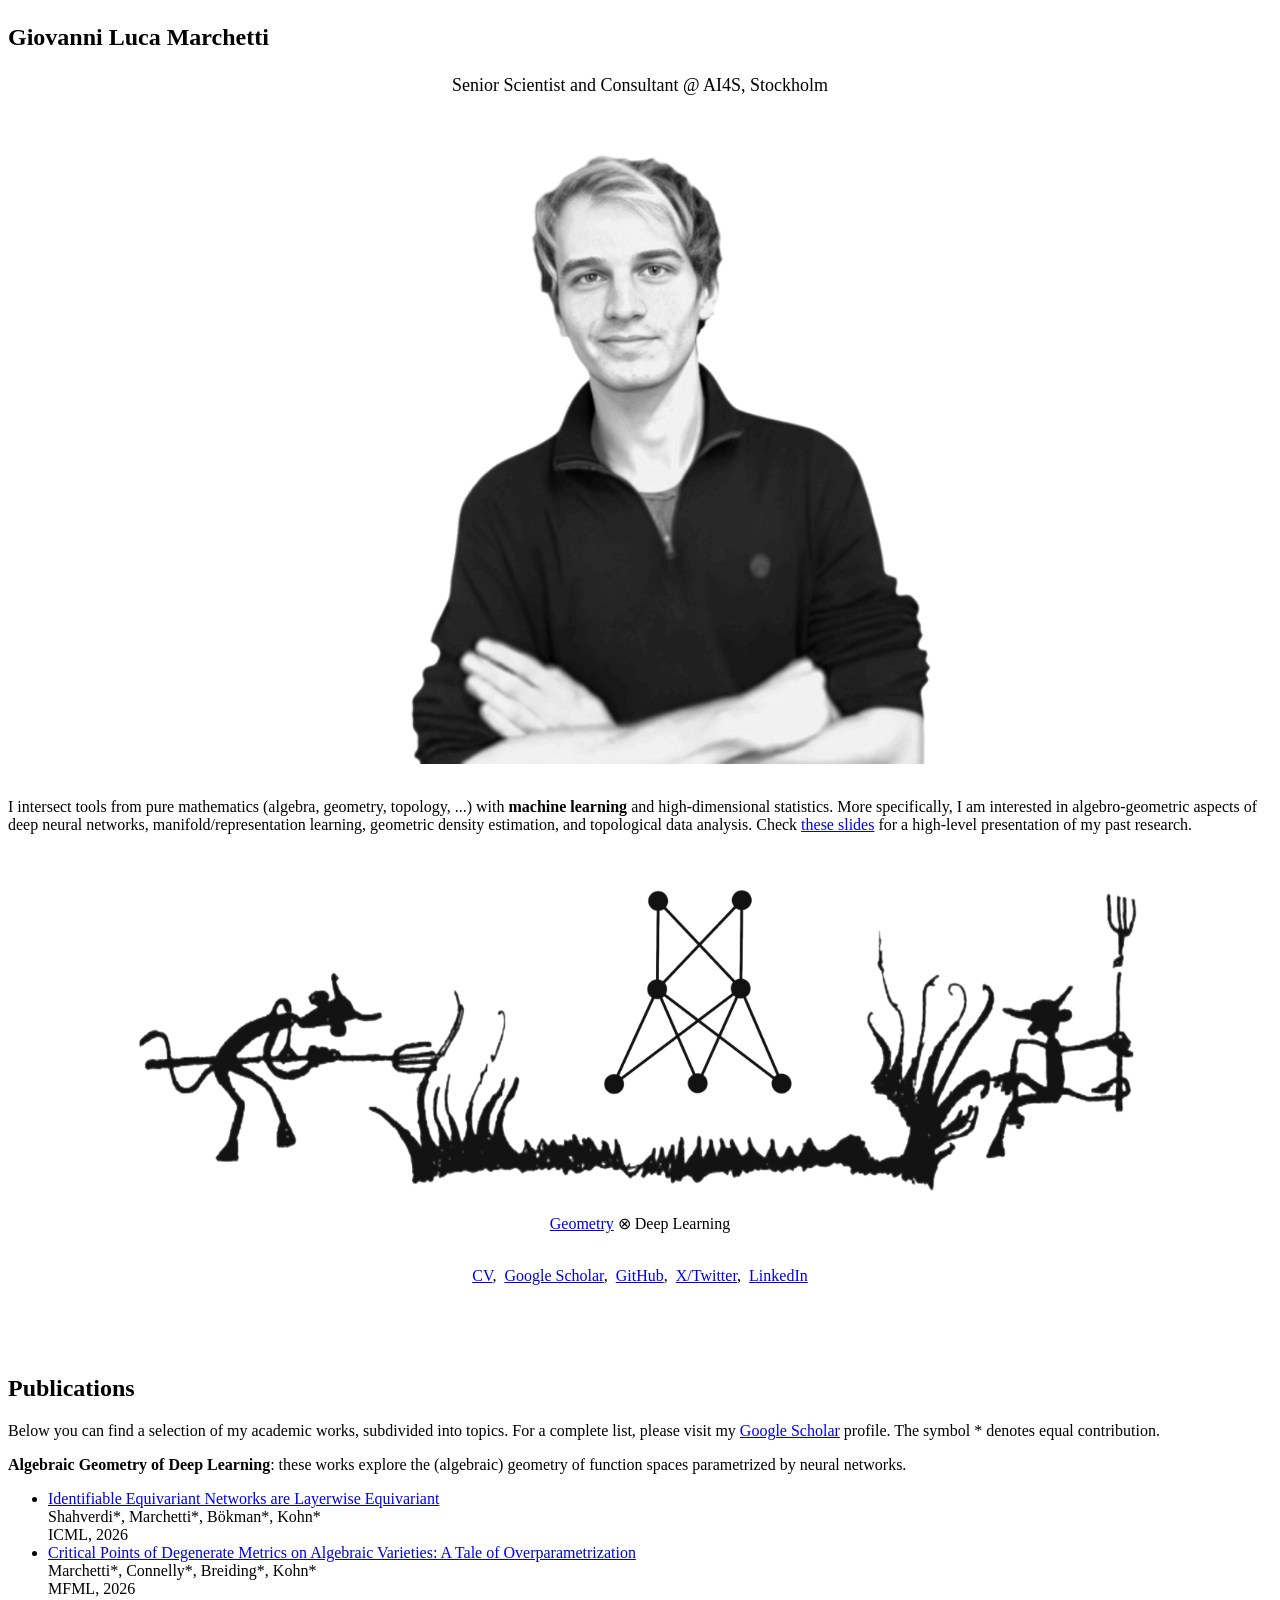
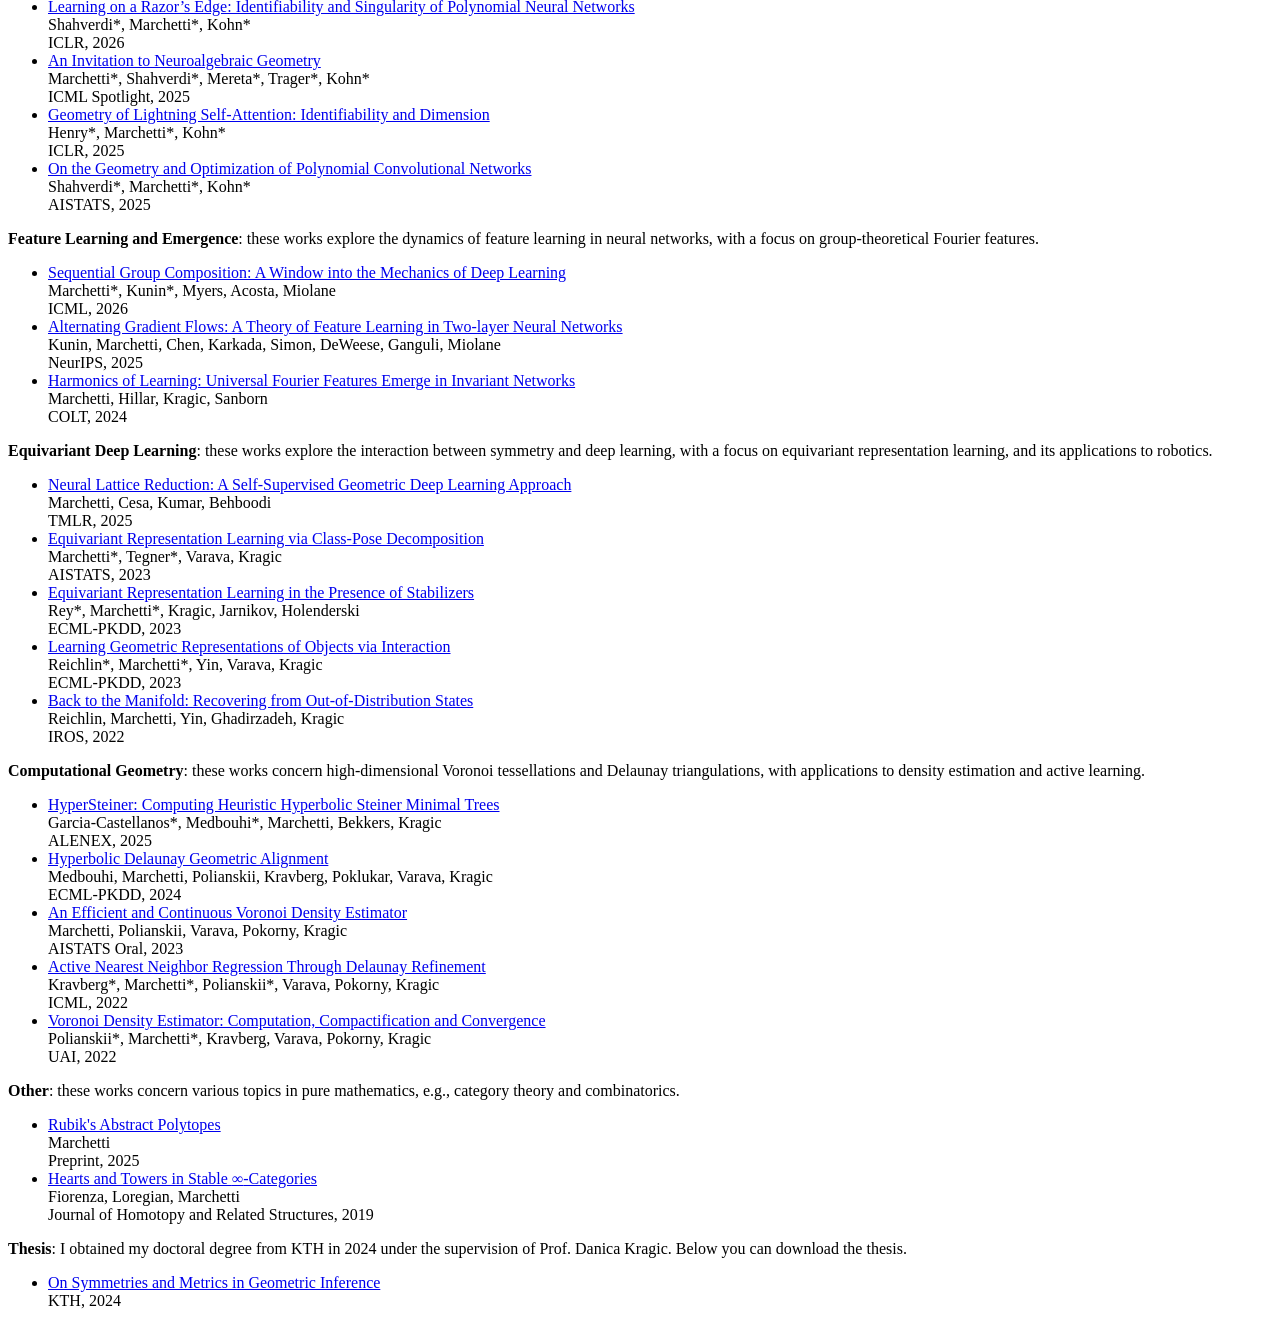
==== index.html @ f1bc77d2 "update" ====
<!DOCTYPE html>

<html lang="en">
<head>
  <title>Giovanni Luca Marchetti</title>
  <link rel="stylesheet" href="https://latex.vercel.app/style.css">
  <style>
  /* img {
    border: 3px solid #555;
  } */
  figcaption {
  text-align: center;
  }
  </style>
  <link rel="shortcut icon" type="image/x-icon" href="img/favi.ico">
  <meta name="viewport" content="width=device-width, initial-scale=1.0" />
</head>


<body class="text-justify">
  <div>
    <h2>
    <p class="author">Giovanni Luca Marchetti</p>
    </h2>
    <p style="text-align:center; font-size:18px">Senior Scientist and Consultant @ AI4S, Stockholm</p>


    <br>

    <div>
      <img class="img-responsive" src="img/glma_animated.webp" alt="" style="display:block;  margin:auto;" width="50%" height="auto"><br>
    </div>
    <!-- <p>I am a postdoctoral researcher at the Department of Mathematics of the Royal Institute of Technology (KTH) in Stockholm, Sweden.</p> -->
    
    <p>I intersect tools from pure mathematics (algebra, geometry, topology, ...) with <b>machine learning</b> and high-dimensional statistics. More specifically, I am interested in algebro-geometric aspects of deep neural networks, manifold/representation learning, geometric density estimation, and topological data analysis. Check <a href="files/Slides_research.pdf">these slides</a> for a high-level presentation of my past research. 
    </p>

    <br>

    <div>
    <figure></figure>
    <img class="img-responsive" src="img/grr.png" alt="" style="display:block;  margin:auto;" width="80%" height="auto"><br>
    <figcaption><a href=https://en.wikipedia.org/wiki/Grothendieck%E2%80%93Riemann%E2%80%93Roch_theorem>Geometry</a> &#8855; Deep Learning</figcaption>
    </figure>
    </div>

    <br>

    <center>
    <p><a href="files/CV_academic.pdf">CV</a>,  &nbsp<a href="https://scholar.google.com/citations?user=ePYa2qAAAAAJ&hl=en">Google Scholar</a>,  &nbsp<a href="https://github.com/giovanni-marchetti/">GitHub</a>,  &nbsp<a href="https://x.com/giovannimarchet">X/Twitter</a>,  &nbsp<a href="https://www.linkedin.com/in/giovanni-luca-marchetti-11314126b/">LinkedIn</a> </p> 
    </center>


    <!-- <center>
    <p><a href="files/CV_academic.pdf">CV</a> <br> <a href="https://scholar.google.com/citations?user=ePYa2qAAAAAJ&hl=en">Google Scholar</a><br><a href="https://github.com/giovanni-marchetti/">GitHub</a><br><a href="https://x.com/giovannimarchet">X/Twitter</a><br><a href="https://www.linkedin.com/in/giovanni-luca-marchetti-11314126b/">LinkedIn</a> </p> 
    </center> -->
    <br> 
    <br>
    <br>
  </div>

  <div>
    <h2>
    Publications
    </h2>
    <p>Below you can find a selection of my academic works, subdivided into topics. For a complete list, please visit my <a href="https://scholar.google.com/citations?user=ePYa2qAAAAAJ&hl=en">Google Scholar</a> profile. The symbol * denotes equal contribution.</p>
    <p><b>Algebraic Geometry of Deep Learning</b>: these works explore the (algebraic) geometry of function spaces parametrized by neural networks.</p>
    <ul>
      <li><a href="https://arxiv.org/abs/2601.21645">Identifiable Equivariant Networks are Layerwise Equivariant</a> <br> Shahverdi*, Marchetti*, Bökman*, Kohn* <br> ICML, 2026 </li>
      <li><a href="https://arxiv.org/abs/2512.21029">Critical Points of Degenerate Metrics on Algebraic Varieties: A Tale of Overparametrization</a> <br> Marchetti*, Connelly*, Breiding*, Kohn* <br> MFML, 2026 </li>
      <li><a href="https://arxiv.org/abs/2505.11846">Learning on a Razor’s Edge: Identifiability and Singularity of Polynomial Neural Networks</a> <br> Shahverdi*, Marchetti*, Kohn* <br> ICLR, 2026 </li>
      <li><a href="https://arxiv.org/abs/2501.18915">An Invitation to Neuroalgebraic Geometry</a> <br> Marchetti*, Shahverdi*,  Mereta*,  Trager*, Kohn*  <br> ICML Spotlight, 2025 </li>
      <li><a href="https://arxiv.org/abs/2408.17221">Geometry of Lightning Self-Attention: Identifiability and Dimension</a> <br> Henry*, Marchetti*, Kohn* <br> ICLR, 2025 </li>
      <li><a href="https://arxiv.org/abs/2410.00722">On the Geometry and Optimization of Polynomial Convolutional Networks</a> <br> Shahverdi*, Marchetti*, Kohn*<br> AISTATS, 2025 </li>
    </ul>
    </ul>
    <p><b>Feature Learning and Emergence</b>: these works explore the dynamics of feature learning in neural networks, with a focus on group-theoretical Fourier features.</p>
    <ul>
      <li><a href="https://arxiv.org/abs/2602.03655">Sequential Group Composition: A Window into the Mechanics of Deep Learning</a> <br> Marchetti*, Kunin*, Myers, Acosta, Miolane<br> ICML, 2026 </li>
      <li><a href="https://arxiv.org/abs/2506.06489">Alternating Gradient Flows: A Theory of Feature Learning in Two-layer Neural Networks</a> <br> Kunin, Marchetti, Chen, Karkada, Simon, DeWeese, Ganguli, Miolane<br> NeurIPS, 2025 </li>
      <li><a href="https://arxiv.org/abs/2312.08550">Harmonics of Learning: Universal Fourier Features Emerge in Invariant Networks</a> <br> Marchetti, Hillar, Kragic, Sanborn <br> COLT, 2024 </li>
    </ul>
    <p><b>Equivariant Deep Learning</b>: these works explore the interaction between symmetry and deep learning, with a focus on equivariant representation learning, and its applications to robotics.</p>
    <ul>
      <li><a href="https://arxiv.org/abs/2311.08170">Neural Lattice Reduction: A Self-Supervised Geometric Deep Learning Approach</a> <br> Marchetti, Cesa, Kumar, Behboodi<br> TMLR, 2025 </li>
      <li><a href="https://arxiv.org/abs/2207.03116">Equivariant Representation Learning via Class-Pose Decomposition</a> <br> Marchetti*, Tegner*, Varava, Kragic<br> AISTATS, 2023 </li>
      <li><a href="https://arxiv.org/abs/2301.05231">Equivariant Representation Learning in the Presence of Stabilizers</a> <br> Rey*, Marchetti*, Kragic, Jarnikov, Holenderski<br> ECML-PKDD, 2023 </li>
      <li><a href="https://arxiv.org/abs/2309.05346">Learning Geometric Representations of Objects via Interaction</a> <br> Reichlin*, Marchetti*, Yin, Varava, Kragic<br> ECML-PKDD, 2023 </li>
      <li><a href="https://arxiv.org/abs/2207.08673">Back to the Manifold: Recovering from Out-of-Distribution States</a> <br> Reichlin, Marchetti, Yin, Ghadirzadeh, Kragic<br> IROS, 2022 </li>    
    <!-- <li><a href="https://arxiv.org/abs/2409.10967">Relative representations: Topological and Geometric Perspectives</a> <br> Garcia-Castellanos, Marchetti, Kragic, Scolamiero<br> NeurIPS Workshop (UniReps), 2024 </li>                -->
    </ul>
    <p><b>Computational Geometry</b>: these works concern high-dimensional Voronoi tessellations and Delaunay triangulations, with applications to density estimation and active learning.</p>
    <ul>
      <li><a href="https://arxiv.org/abs/2409.05671">HyperSteiner: Computing Heuristic Hyperbolic Steiner Minimal Trees</a> <br>Garcia-Castellanos*, Medbouhi*, Marchetti, Bekkers, Kragic <br> ALENEX, 2025 </li>    
      <li><a href="https://arxiv.org/abs/2404.08608">Hyperbolic Delaunay Geometric Alignment</a> <br>Medbouhi, Marchetti, Polianskii, Kravberg, Poklukar, Varava, Kragic<br> ECML-PKDD, 2024 </li>
      <li><a href="https://arxiv.org/abs/2210.03964">An Efficient and Continuous Voronoi Density Estimator</a> <br> Marchetti, Polianskii, Varava, Pokorny, Kragic<br> AISTATS Oral, 2023 </li>
      <li><a href="https://arxiv.org/abs/2206.08061">Active Nearest Neighbor Regression Through Delaunay Refinement</a> <br> Kravberg*, Marchetti*, Polianskii*, Varava, Pokorny, Kragic<br> ICML, 2022 </li>
      <li><a href="https://arxiv.org/abs/2206.08051">Voronoi Density Estimator: Computation, Compactification and Convergence</a> <br>Polianskii*, Marchetti*, Kravberg, Varava, Pokorny, Kragic<br> UAI, 2022 </li>
    </ul>    
    <p><b>Other</b>: these works concern various topics in pure mathematics, e.g., category theory and combinatorics.</p>
      <ul>
        <li><a href="https://arxiv.org/abs/2502.13518">Rubik's Abstract Polytopes</a> <br>Marchetti<br> Preprint, 2025 </li>
        <li><a href="https://arxiv.org/abs/1501.04658">Hearts and Towers in Stable <span>&#8734;</span>-Categories</a> <br>Fiorenza, Loregian, Marchetti<br> Journal of Homotopy and Related Structures, 2019 </li>
      </ul>
  
    <p><b>Thesis</b>: I obtained my doctoral degree from KTH in 2024 under the supervision of Prof. Danica Kragic. Below you can download the thesis.</p>
    <ul>
      <li><a href="files/PhD_Thesis.pdf">On Symmetries and Metrics in Geometric Inference</a> <br> KTH, 2024 </li>
    </ul>
    
    </div>
  

</body>


</html>
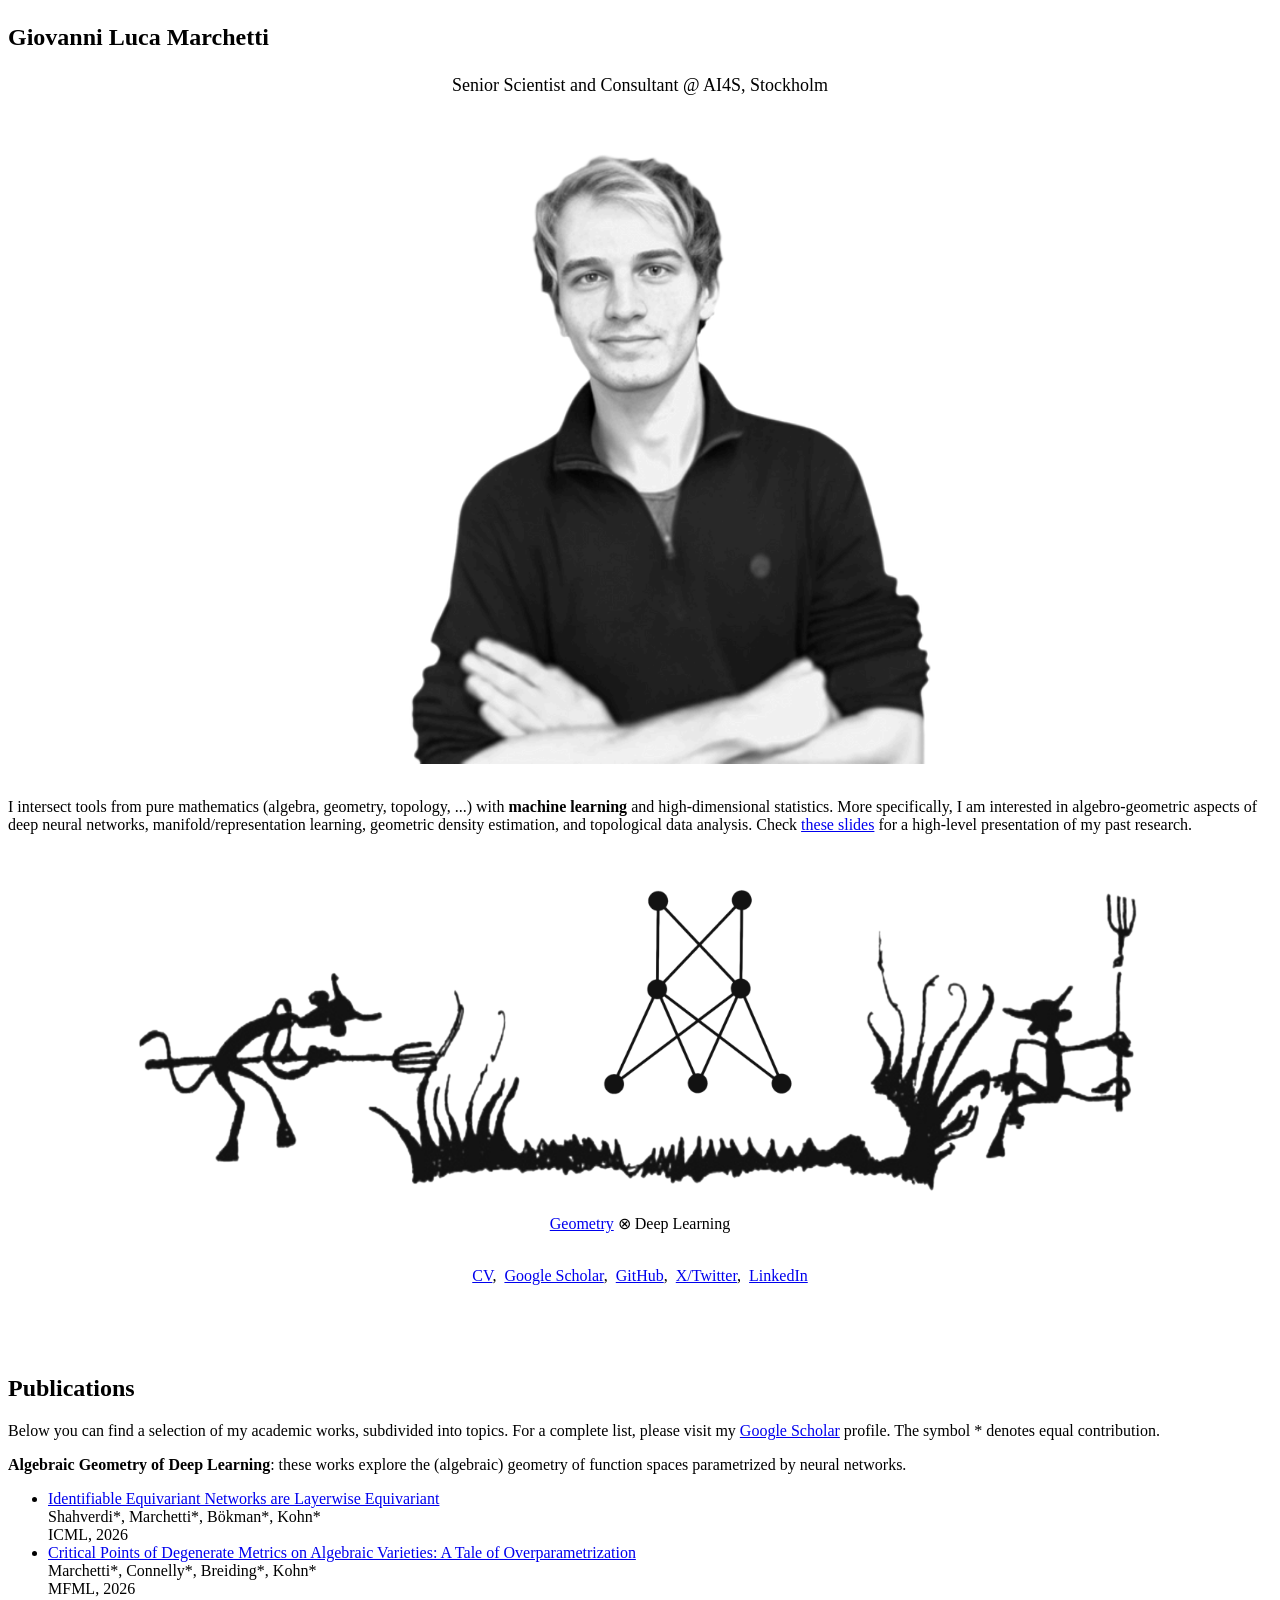
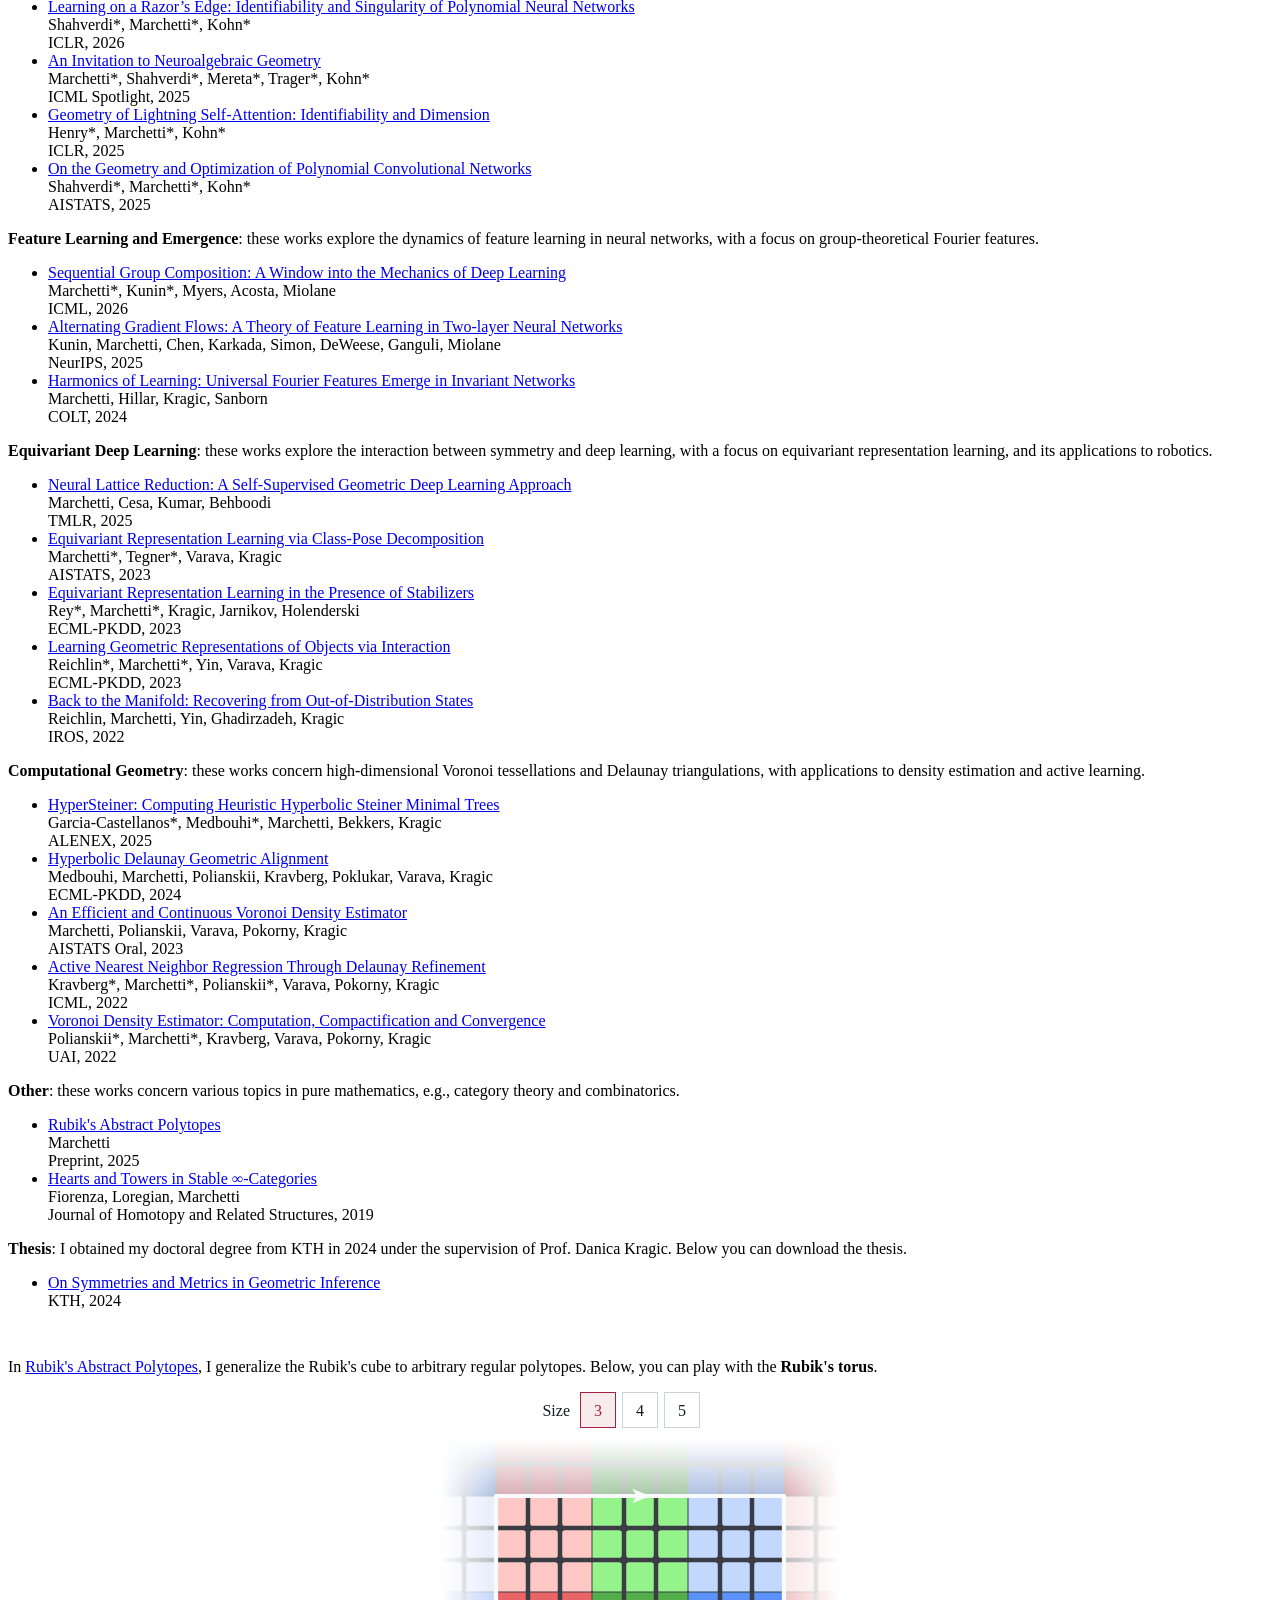
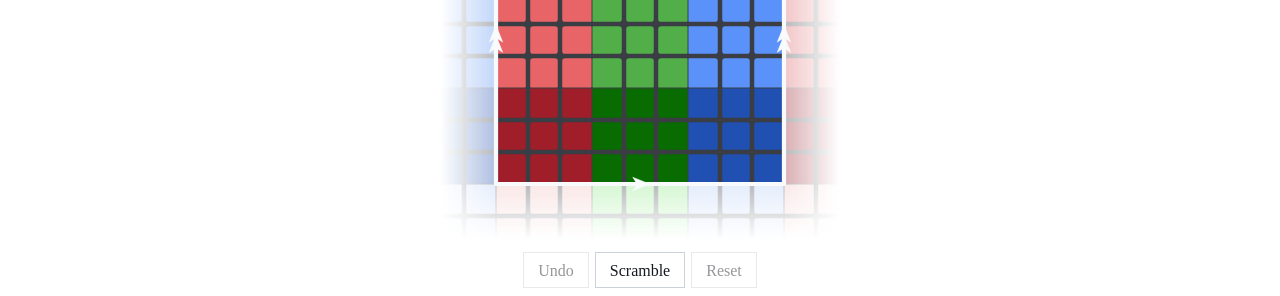
==== commit b6ecdcc9: "Add a playable Rubik's torus at the bottom of the page Co-Authored-By: Claude Opus 5.5 <noreply@anth" ====
--- a/index.html
+++ b/index.html
@@ -4,6 +4,7 @@
 <head>
   <title>Giovanni Luca Marchetti</title>
   <link rel="stylesheet" href="https://latex.vercel.app/style.css">
+  <link rel="stylesheet" href="rubik-torus/rubik-torus.css">
   <style>
   /* img {
     border: 3px solid #555;
@@ -110,6 +111,28 @@
     
     </div>
   
+  <div id="rubik-torus">
+    <p>In <a href="https://arxiv.org/abs/2502.13518">Rubik's Abstract Polytopes</a>, I generalize the Rubik's cube to arbitrary regular polytopes. Below, you can play with the <b>Rubik's torus</b>.</p>
+
+    <div class="rt" role="group" aria-label="Rubik's torus puzzle">
+      <div class="rt-options">
+        <div class="rt-seg" role="radiogroup" aria-label="Grid size" id="rt-size">
+          <span class="rt-seg-k" aria-hidden="true">Size</span>
+        </div>
+      </div>
+      <div class="rt-stage" id="rt-stage">
+        <canvas class="rt-board" id="rt-board" tabindex="0" aria-label="The Rubik's torus. Click or tap a square to turn it a quarter-turn. Drag to slide the torus. With the board focused, arrow keys pick a square and Space turns it."></canvas>
+      </div>
+      <div class="rt-actions">
+        <button type="button" class="rt-act" id="rt-undo" disabled>Undo</button>
+        <button type="button" class="rt-act" id="rt-scramble">Scramble</button>
+        <button type="button" class="rt-act" id="rt-reset" disabled>Reset</button>
+      </div>
+      <noscript><p>The Rubik's torus needs JavaScript.</p></noscript>
+    </div>
+  </div>
+
+  <script src="rubik-torus/rubik-torus.js" defer></script>
 
 </body>
 
--- a/rubik-torus/rubik-torus.css
+++ b/rubik-torus/rubik-torus.css
@@ -0,0 +1,175 @@
+/* Rubik's torus widget, adapted from torus_app/index.html (see rubik-torus.js).
+   Everything is scoped to .rt, in the light theme of the page. */
+#rubik-torus {
+  margin-top: 3rem;
+}
+
+.rt {
+  --rt-bg: hsl(210, 20%, 98%);          /* page background (latex.css) */
+  --rt-fg: #161a20;
+  --rt-muted: #59616c;
+  --rt-line: #ccd2d9;
+  --rt-btn: #ffffff;
+  --rt-btn-hover: #edf0f3;
+  --rt-accent: #a8203a;
+  --rt-accent-soft: rgba(168, 32, 58, 0.09);
+  --rt-plastic: #3a3e44;                /* the lines between the tiles */
+  --rt-veil: rgba(247, 249, 250, 0.66);
+  --rt-frame: hsl(210, 20%, 98%);       /* same as the page background (--rt-bg) */
+  max-width: 400px;
+  margin: 1rem auto 0;
+  color: var(--rt-fg);
+  line-height: 1.45;
+  -webkit-tap-highlight-color: transparent;
+}
+
+.rt button {
+  font: inherit;
+  color: inherit;
+}
+
+.rt button:focus-visible {
+  outline: 2px solid var(--rt-accent);
+  outline-offset: 2px;
+}
+
+/* options: grid size and turn direction */
+.rt-options {
+  display: flex;
+  flex-wrap: wrap;
+  justify-content: center;
+  align-items: center;
+  gap: 8px 16px;
+}
+
+.rt-seg {
+  position: relative;
+  display: inline-flex;
+  align-items: center;
+  gap: 6px;
+}
+
+/* The label hangs to the left, so that the buttons alone are centered. It is
+   in the same font, size and color as the text of the buttons. */
+.rt-seg-k {
+  position: absolute;
+  right: 100%;
+  margin-right: 10px;
+  white-space: nowrap;
+  font: inherit;
+  color: var(--rt-fg);
+}
+
+/* buttons: the options above the board and the actions below it, all in
+   the page font (see .rt button) */
+.rt-act,
+.rt-seg button {
+  height: 2.25rem;
+  padding: 0 14px;
+  border: 1px solid var(--rt-line);
+  background: var(--rt-btn);
+  border-radius: 0;
+  cursor: pointer;
+  touch-action: manipulation;
+}
+
+.rt-seg button {
+  min-width: 2.25rem;
+  padding: 0 10px;
+  font-variant-numeric: tabular-nums;
+}
+
+.rt-act:hover,
+.rt-seg button:hover {
+  background: var(--rt-btn-hover);
+}
+
+.rt-act:active,
+.rt-seg button:active {
+  transform: translateY(1px);
+}
+
+.rt-seg button[aria-checked="true"] {
+  color: var(--rt-accent);
+  background: var(--rt-accent-soft);
+  border-color: var(--rt-accent);
+}
+
+.rt-seg button svg {
+  display: block;
+  width: 16px;
+  height: 16px;
+  margin: 0 auto;
+}
+
+.rt-act:disabled {
+  opacity: 0.45;
+  cursor: default;
+  transform: none;
+}
+
+.rt-act:disabled:hover {
+  background: var(--rt-btn);
+}
+
+/* board */
+.rt-stage {
+  position: relative;
+  width: 100%;
+  aspect-ratio: 1 / 1;
+  margin: 0.75rem auto 0;
+}
+
+.rt-board {
+  position: absolute;
+  left: 50%;
+  top: 50%;
+  transform: translate(-50%, -50%);
+  display: block;
+  /* Vertical swipes scroll the page; horizontal drags slide the torus. */
+  touch-action: pan-y;
+  cursor: pointer;
+  border-radius: 8px;
+}
+
+.rt-board.sliding {
+  cursor: grabbing;
+}
+
+.rt-board:focus {
+  outline: none;
+}
+
+.rt-board:focus-visible {
+  outline: 2px solid var(--rt-accent);
+  outline-offset: 2px;
+}
+
+.rt-board.shuffle {
+  animation: rt-shuffle 260ms ease-out;
+}
+
+@keyframes rt-shuffle {
+  from { opacity: 0.25; transform: translate(-50%, -50%) scale(0.985); }
+  to { opacity: 1; transform: translate(-50%, -50%) scale(1); }
+}
+
+/* actions */
+.rt-actions {
+  display: flex;
+  justify-content: center;
+  gap: 6px;
+  margin-top: 0.75rem;
+}
+
+@media (max-width: 720px) {
+  .rt-actions .rt-act {
+    flex: 1 1 0;
+  }
+}
+
+@media (prefers-reduced-motion: reduce) {
+  .rt-board.shuffle {
+    animation: none;
+  }
+}
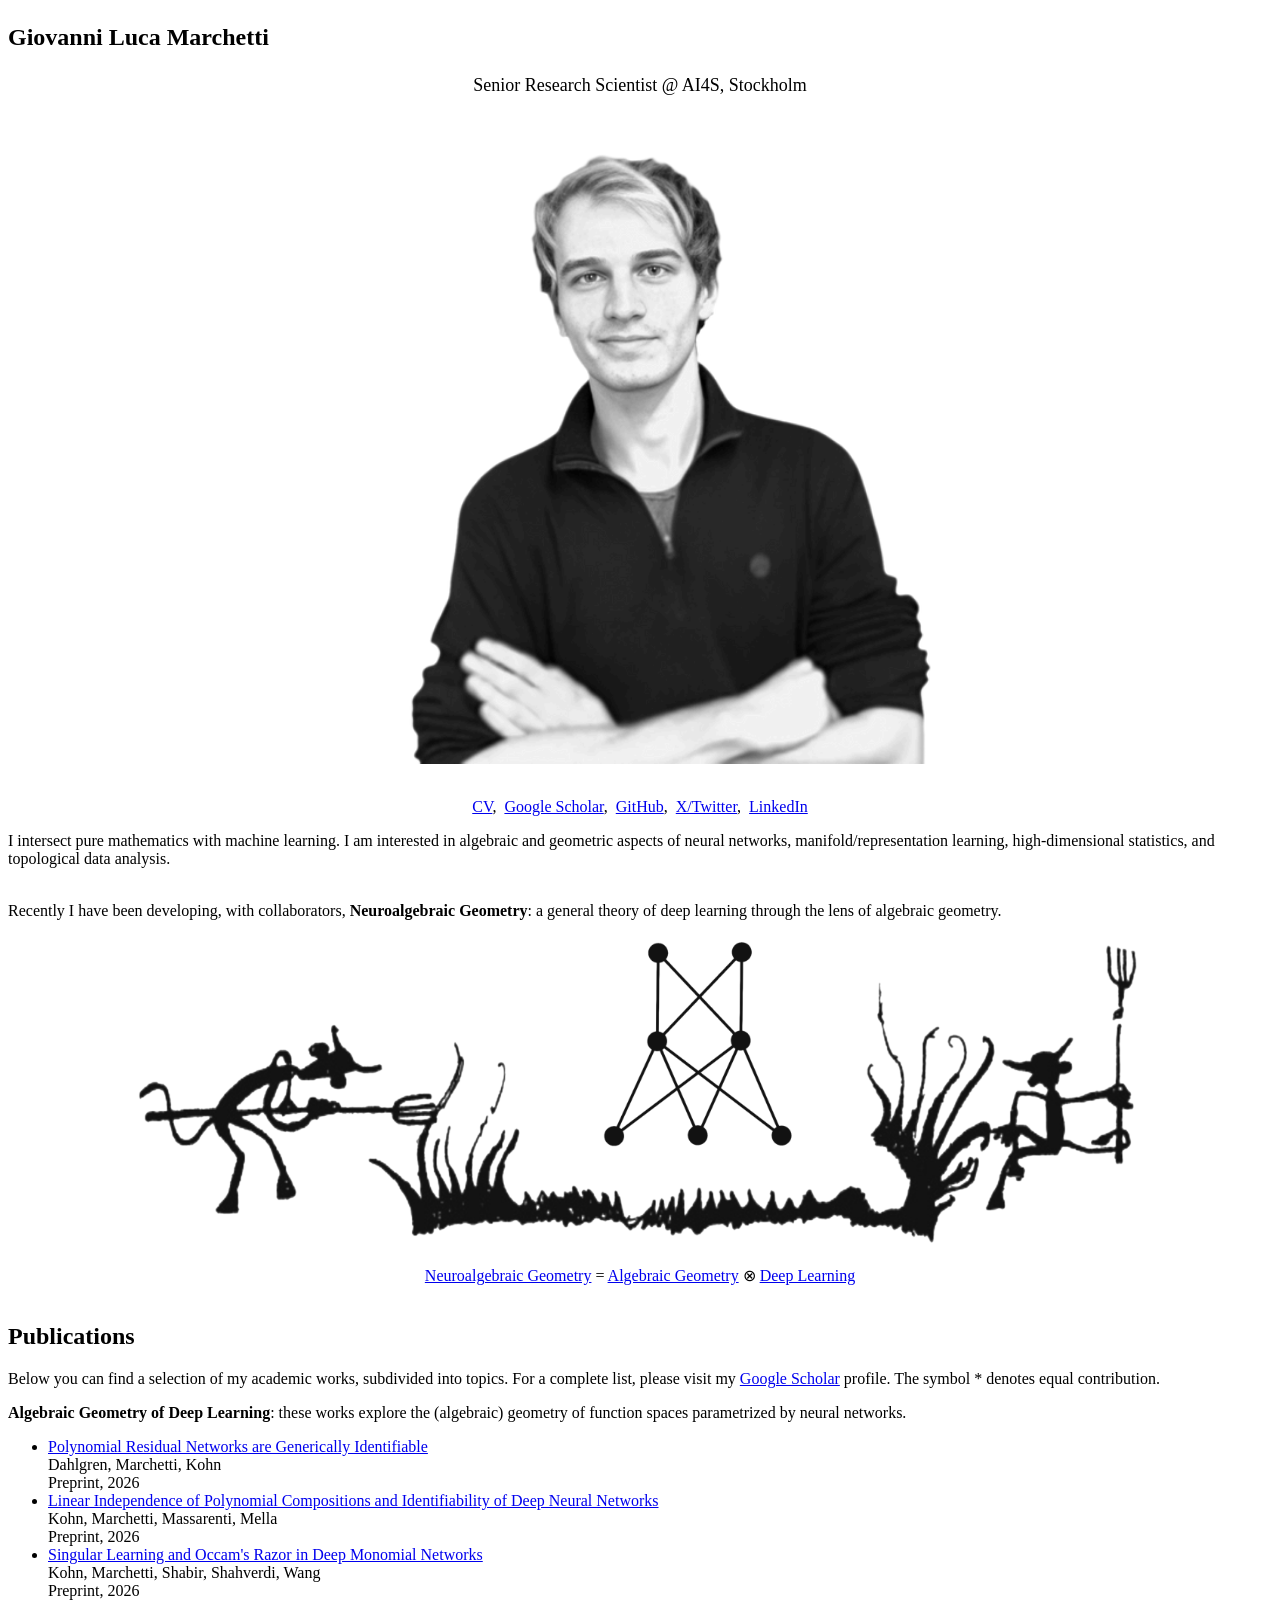
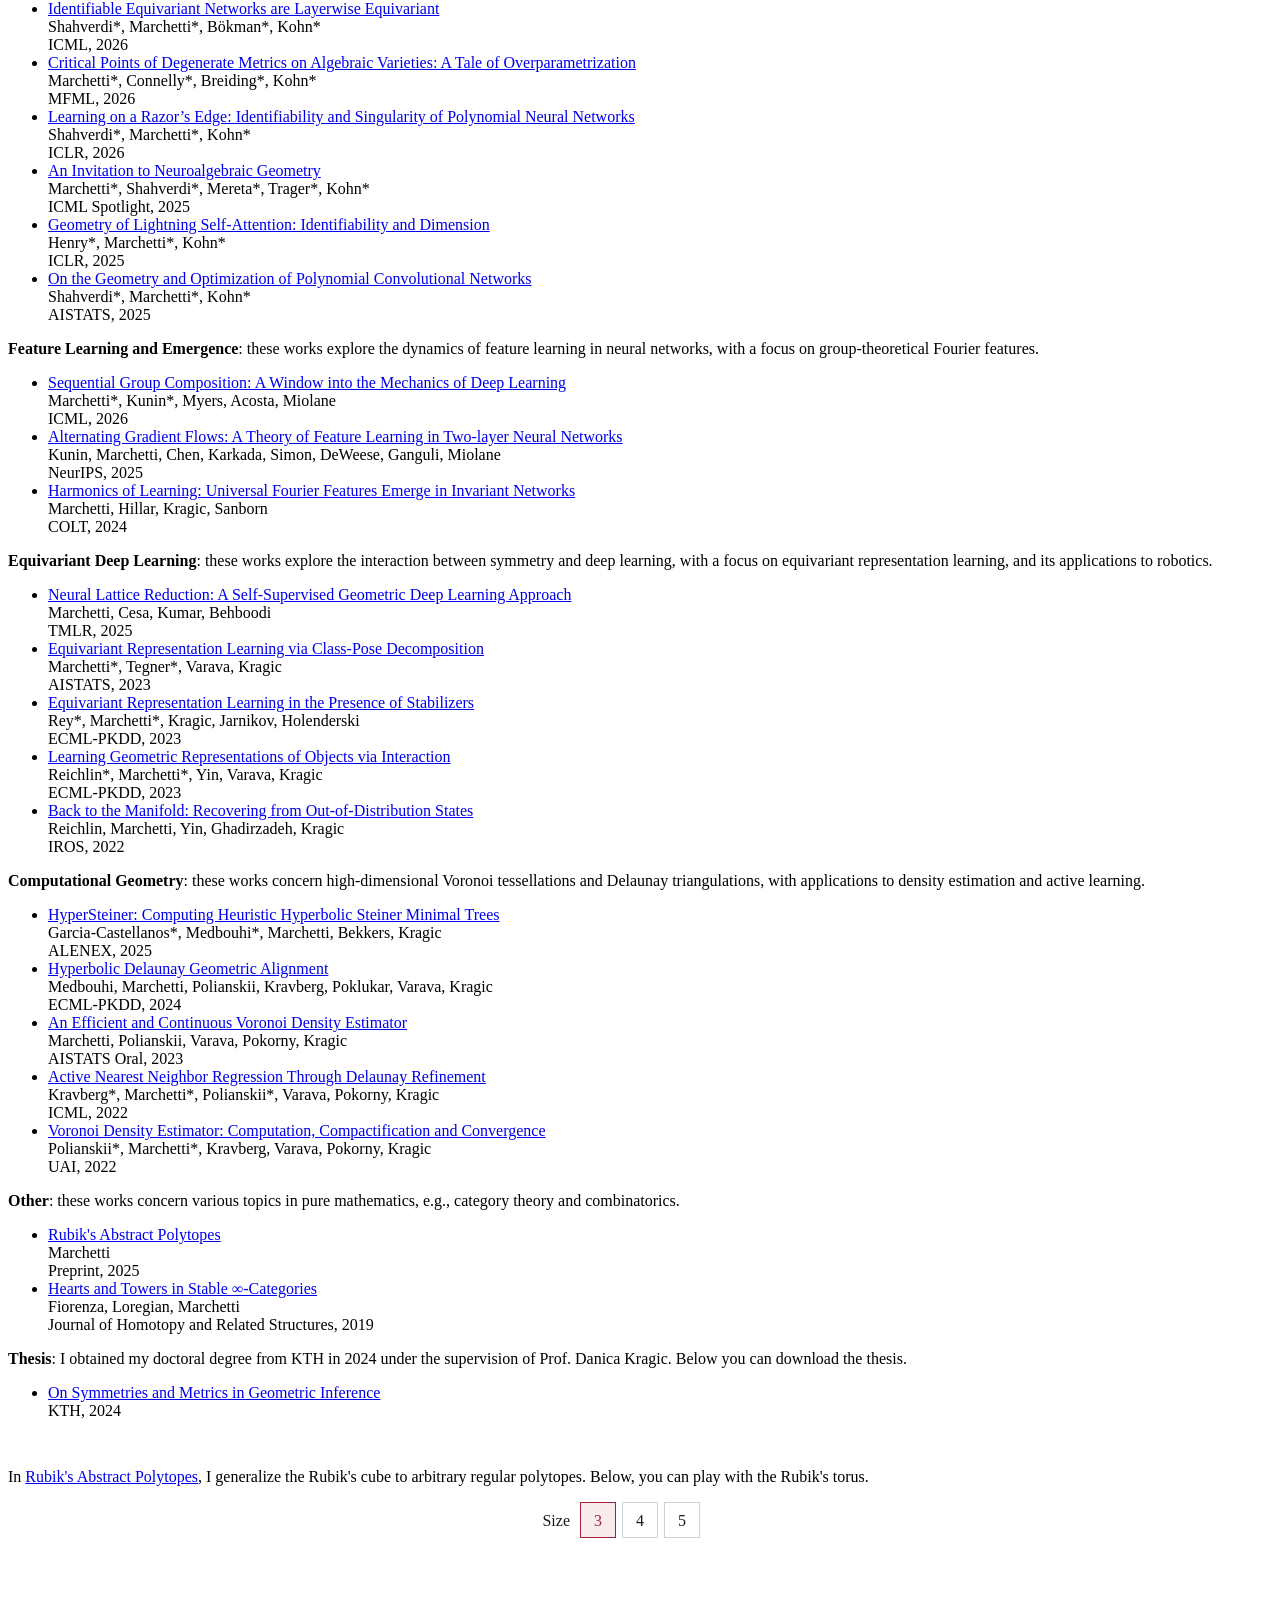
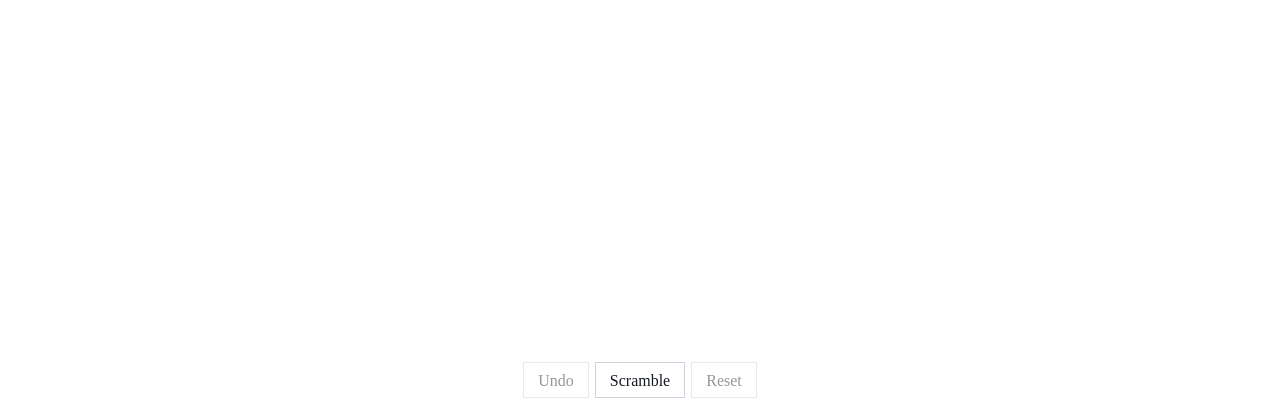
==== commit 4d0598f5: "Load publications from papers.json; add three 2026 preprints; update intro - Move the paper list out" ====
--- a/index.html
+++ b/index.html
@@ -23,7 +23,7 @@
     <h2>
     <p class="author">Giovanni Luca Marchetti</p>
     </h2>
-    <p style="text-align:center; font-size:18px">Senior Scientist and Consultant @ AI4S, Stockholm</p>
+    <p style="text-align:center; font-size:18px">Senior Research Scientist @ AI4S, Stockholm</p>
 
 
     <br>
@@ -31,32 +31,24 @@
     <div>
       <img class="img-responsive" src="img/glma_animated.webp" alt="" style="display:block;  margin:auto;" width="50%" height="auto"><br>
     </div>
-    <!-- <p>I am a postdoctoral researcher at the Department of Mathematics of the Royal Institute of Technology (KTH) in Stockholm, Sweden.</p> -->
     
-    <p>I intersect tools from pure mathematics (algebra, geometry, topology, ...) with <b>machine learning</b> and high-dimensional statistics. More specifically, I am interested in algebro-geometric aspects of deep neural networks, manifold/representation learning, geometric density estimation, and topological data analysis. Check <a href="files/Slides_research.pdf">these slides</a> for a high-level presentation of my past research. 
+    <center>
+    <p><a href="files/CV_academic.pdf">CV</a>,  &nbsp<a href="https://scholar.google.com/citations?user=ePYa2qAAAAAJ&hl=en">Google Scholar</a>,  &nbsp<a href="https://github.com/giovanni-marchetti/">GitHub</a>,  &nbsp<a href="https://x.com/giovannimarchet">X/Twitter</a>,  &nbsp<a href="https://www.linkedin.com/in/giovanni-luca-marchetti-11314126b/">LinkedIn</a> </p> 
+    </center>
+
+
+    <p>I intersect pure mathematics with machine learning. I am interested in algebraic and geometric aspects of neural networks, manifold/representation learning, high-dimensional statistics, and topological data analysis. 
     </p>
 
     <br>
 
     <div>
+    Recently I have been developing, with collaborators, <b>Neuroalgebraic Geometry</b>: a general theory of deep learning through the lens of algebraic geometry.  
     <figure></figure>
     <img class="img-responsive" src="img/grr.png" alt="" style="display:block;  margin:auto;" width="80%" height="auto"><br>
-    <figcaption><a href=https://en.wikipedia.org/wiki/Grothendieck%E2%80%93Riemann%E2%80%93Roch_theorem>Geometry</a> &#8855; Deep Learning</figcaption>
+    <figcaption><a href="https://arxiv.org/abs/2501.18915">Neuroalgebraic Geometry</a> = <a href=https://en.wikipedia.org/wiki/Grothendieck%E2%80%93Riemann%E2%80%93Roch_theorem>Algebraic Geometry</a> &#8855; <a href="https://en.wikipedia.org/wiki/Multilayer_perceptron">Deep Learning</a></figcaption>
     </figure>
     </div>
-
-    <br>
-
-    <center>
-    <p><a href="files/CV_academic.pdf">CV</a>,  &nbsp<a href="https://scholar.google.com/citations?user=ePYa2qAAAAAJ&hl=en">Google Scholar</a>,  &nbsp<a href="https://github.com/giovanni-marchetti/">GitHub</a>,  &nbsp<a href="https://x.com/giovannimarchet">X/Twitter</a>,  &nbsp<a href="https://www.linkedin.com/in/giovanni-luca-marchetti-11314126b/">LinkedIn</a> </p> 
-    </center>
-
-
-    <!-- <center>
-    <p><a href="files/CV_academic.pdf">CV</a> <br> <a href="https://scholar.google.com/citations?user=ePYa2qAAAAAJ&hl=en">Google Scholar</a><br><a href="https://github.com/giovanni-marchetti/">GitHub</a><br><a href="https://x.com/giovannimarchet">X/Twitter</a><br><a href="https://www.linkedin.com/in/giovanni-luca-marchetti-11314126b/">LinkedIn</a> </p> 
-    </center> -->
-    <br> 
-    <br>
     <br>
   </div>
 
@@ -65,54 +57,13 @@
     Publications
     </h2>
     <p>Below you can find a selection of my academic works, subdivided into topics. For a complete list, please visit my <a href="https://scholar.google.com/citations?user=ePYa2qAAAAAJ&hl=en">Google Scholar</a> profile. The symbol * denotes equal contribution.</p>
-    <p><b>Algebraic Geometry of Deep Learning</b>: these works explore the (algebraic) geometry of function spaces parametrized by neural networks.</p>
-    <ul>
-      <li><a href="https://arxiv.org/abs/2601.21645">Identifiable Equivariant Networks are Layerwise Equivariant</a> <br> Shahverdi*, Marchetti*, Bökman*, Kohn* <br> ICML, 2026 </li>
-      <li><a href="https://arxiv.org/abs/2512.21029">Critical Points of Degenerate Metrics on Algebraic Varieties: A Tale of Overparametrization</a> <br> Marchetti*, Connelly*, Breiding*, Kohn* <br> MFML, 2026 </li>
-      <li><a href="https://arxiv.org/abs/2505.11846">Learning on a Razor’s Edge: Identifiability and Singularity of Polynomial Neural Networks</a> <br> Shahverdi*, Marchetti*, Kohn* <br> ICLR, 2026 </li>
-      <li><a href="https://arxiv.org/abs/2501.18915">An Invitation to Neuroalgebraic Geometry</a> <br> Marchetti*, Shahverdi*,  Mereta*,  Trager*, Kohn*  <br> ICML Spotlight, 2025 </li>
-      <li><a href="https://arxiv.org/abs/2408.17221">Geometry of Lightning Self-Attention: Identifiability and Dimension</a> <br> Henry*, Marchetti*, Kohn* <br> ICLR, 2025 </li>
-      <li><a href="https://arxiv.org/abs/2410.00722">On the Geometry and Optimization of Polynomial Convolutional Networks</a> <br> Shahverdi*, Marchetti*, Kohn*<br> AISTATS, 2025 </li>
-    </ul>
-    </ul>
-    <p><b>Feature Learning and Emergence</b>: these works explore the dynamics of feature learning in neural networks, with a focus on group-theoretical Fourier features.</p>
-    <ul>
-      <li><a href="https://arxiv.org/abs/2602.03655">Sequential Group Composition: A Window into the Mechanics of Deep Learning</a> <br> Marchetti*, Kunin*, Myers, Acosta, Miolane<br> ICML, 2026 </li>
-      <li><a href="https://arxiv.org/abs/2506.06489">Alternating Gradient Flows: A Theory of Feature Learning in Two-layer Neural Networks</a> <br> Kunin, Marchetti, Chen, Karkada, Simon, DeWeese, Ganguli, Miolane<br> NeurIPS, 2025 </li>
-      <li><a href="https://arxiv.org/abs/2312.08550">Harmonics of Learning: Universal Fourier Features Emerge in Invariant Networks</a> <br> Marchetti, Hillar, Kragic, Sanborn <br> COLT, 2024 </li>
-    </ul>
-    <p><b>Equivariant Deep Learning</b>: these works explore the interaction between symmetry and deep learning, with a focus on equivariant representation learning, and its applications to robotics.</p>
-    <ul>
-      <li><a href="https://arxiv.org/abs/2311.08170">Neural Lattice Reduction: A Self-Supervised Geometric Deep Learning Approach</a> <br> Marchetti, Cesa, Kumar, Behboodi<br> TMLR, 2025 </li>
-      <li><a href="https://arxiv.org/abs/2207.03116">Equivariant Representation Learning via Class-Pose Decomposition</a> <br> Marchetti*, Tegner*, Varava, Kragic<br> AISTATS, 2023 </li>
-      <li><a href="https://arxiv.org/abs/2301.05231">Equivariant Representation Learning in the Presence of Stabilizers</a> <br> Rey*, Marchetti*, Kragic, Jarnikov, Holenderski<br> ECML-PKDD, 2023 </li>
-      <li><a href="https://arxiv.org/abs/2309.05346">Learning Geometric Representations of Objects via Interaction</a> <br> Reichlin*, Marchetti*, Yin, Varava, Kragic<br> ECML-PKDD, 2023 </li>
-      <li><a href="https://arxiv.org/abs/2207.08673">Back to the Manifold: Recovering from Out-of-Distribution States</a> <br> Reichlin, Marchetti, Yin, Ghadirzadeh, Kragic<br> IROS, 2022 </li>    
-    <!-- <li><a href="https://arxiv.org/abs/2409.10967">Relative representations: Topological and Geometric Perspectives</a> <br> Garcia-Castellanos, Marchetti, Kragic, Scolamiero<br> NeurIPS Workshop (UniReps), 2024 </li>                -->
-    </ul>
-    <p><b>Computational Geometry</b>: these works concern high-dimensional Voronoi tessellations and Delaunay triangulations, with applications to density estimation and active learning.</p>
-    <ul>
-      <li><a href="https://arxiv.org/abs/2409.05671">HyperSteiner: Computing Heuristic Hyperbolic Steiner Minimal Trees</a> <br>Garcia-Castellanos*, Medbouhi*, Marchetti, Bekkers, Kragic <br> ALENEX, 2025 </li>    
-      <li><a href="https://arxiv.org/abs/2404.08608">Hyperbolic Delaunay Geometric Alignment</a> <br>Medbouhi, Marchetti, Polianskii, Kravberg, Poklukar, Varava, Kragic<br> ECML-PKDD, 2024 </li>
-      <li><a href="https://arxiv.org/abs/2210.03964">An Efficient and Continuous Voronoi Density Estimator</a> <br> Marchetti, Polianskii, Varava, Pokorny, Kragic<br> AISTATS Oral, 2023 </li>
-      <li><a href="https://arxiv.org/abs/2206.08061">Active Nearest Neighbor Regression Through Delaunay Refinement</a> <br> Kravberg*, Marchetti*, Polianskii*, Varava, Pokorny, Kragic<br> ICML, 2022 </li>
-      <li><a href="https://arxiv.org/abs/2206.08051">Voronoi Density Estimator: Computation, Compactification and Convergence</a> <br>Polianskii*, Marchetti*, Kravberg, Varava, Pokorny, Kragic<br> UAI, 2022 </li>
-    </ul>    
-    <p><b>Other</b>: these works concern various topics in pure mathematics, e.g., category theory and combinatorics.</p>
-      <ul>
-        <li><a href="https://arxiv.org/abs/2502.13518">Rubik's Abstract Polytopes</a> <br>Marchetti<br> Preprint, 2025 </li>
-        <li><a href="https://arxiv.org/abs/1501.04658">Hearts and Towers in Stable <span>&#8734;</span>-Categories</a> <br>Fiorenza, Loregian, Marchetti<br> Journal of Homotopy and Related Structures, 2019 </li>
-      </ul>
-  
-    <p><b>Thesis</b>: I obtained my doctoral degree from KTH in 2024 under the supervision of Prof. Danica Kragic. Below you can download the thesis.</p>
-    <ul>
-      <li><a href="files/PhD_Thesis.pdf">On Symmetries and Metrics in Geometric Inference</a> <br> KTH, 2024 </li>
-    </ul>
-    
+    <div id="publications">
+      <noscript><p>The list of publications needs JavaScript. You can also find it on <a href="https://scholar.google.com/citations?user=ePYa2qAAAAAJ&hl=en">Google Scholar</a>.</p></noscript>
+    </div>
     </div>
   
   <div id="rubik-torus">
-    <p>In <a href="https://arxiv.org/abs/2502.13518">Rubik's Abstract Polytopes</a>, I generalize the Rubik's cube to arbitrary regular polytopes. Below, you can play with the <b>Rubik's torus</b>.</p>
+    <p>In <a href="https://arxiv.org/abs/2502.13518">Rubik's Abstract Polytopes</a>, I generalize the Rubik's cube to arbitrary regular polytopes. Below, you can play with the Rubik's torus.</p>
 
     <div class="rt" role="group" aria-label="Rubik's torus puzzle">
       <div class="rt-options">
@@ -132,6 +83,35 @@
     </div>
   </div>
 
+  <script>
+  // Builds the publication list from papers.json. To add a paper, edit that file only.
+  (function () {
+    const root = document.getElementById("publications");
+    const el = (tag, text) => { const e = document.createElement(tag); if (text) e.textContent = text; return e; };
+    fetch("papers.json", { cache: "no-cache" })
+      .then(r => { if (!r.ok) throw new Error(r.status); return r.json(); })
+      .then(sections => {
+        for (const sec of sections) {
+          const p = el("p");
+          p.append(el("b", sec.title), ": " + sec.description);
+          const ul = el("ul");
+          for (const paper of sec.papers) {
+            if (paper.hidden) continue;
+            const li = el("li"), a = el("a", paper.title);
+            a.href = paper.url;
+            li.append(a, el("br"));
+            if (paper.authors && paper.authors.length) li.append(paper.authors.join(", "), el("br"));
+            li.append(paper.venue + ", " + paper.year);
+            ul.append(li);
+          }
+          root.append(p, ul);
+        }
+      })
+      .catch(() => {
+        root.innerHTML = '<p>The list of publications could not be loaded. You can find it on <a href="https://scholar.google.com/citations?user=ePYa2qAAAAAJ&hl=en">Google Scholar</a>.</p>';
+      });
+  })();
+  </script>
   <script src="rubik-torus/rubik-torus.js" defer></script>
 
 </body>
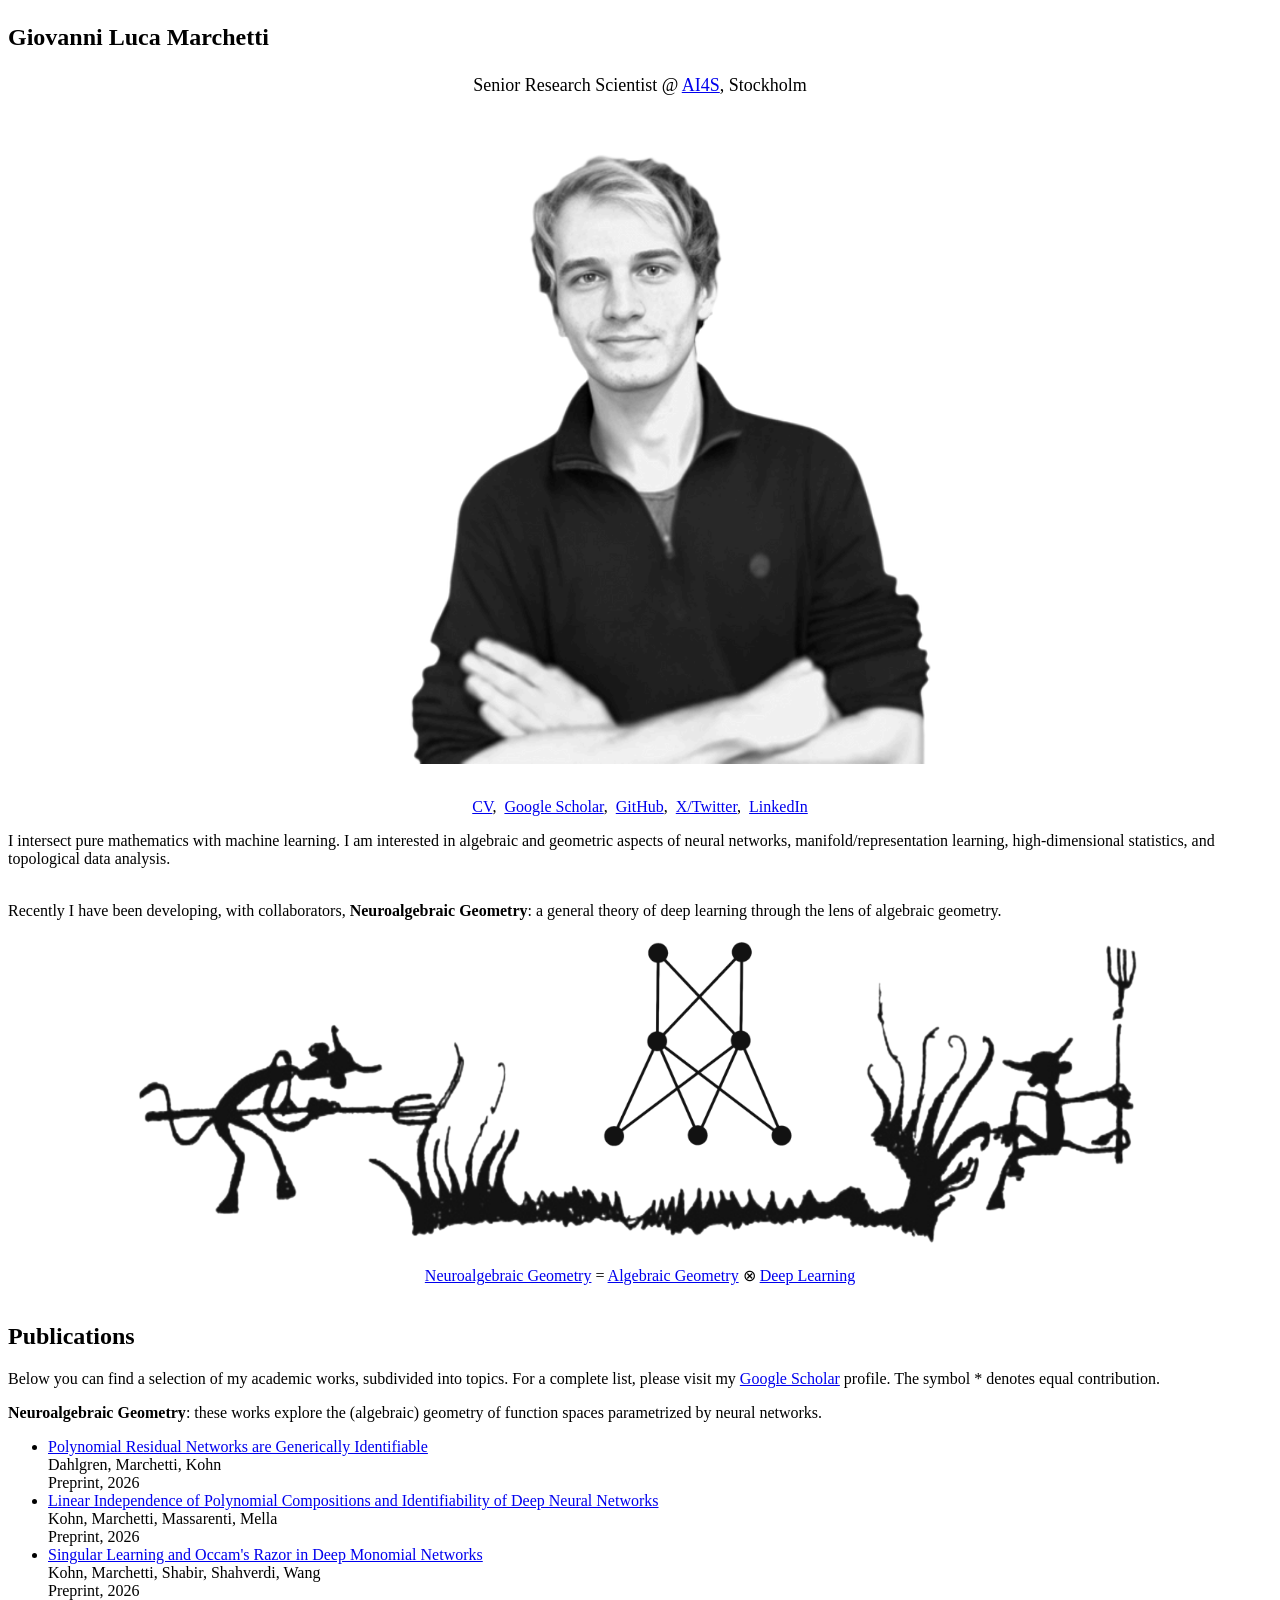
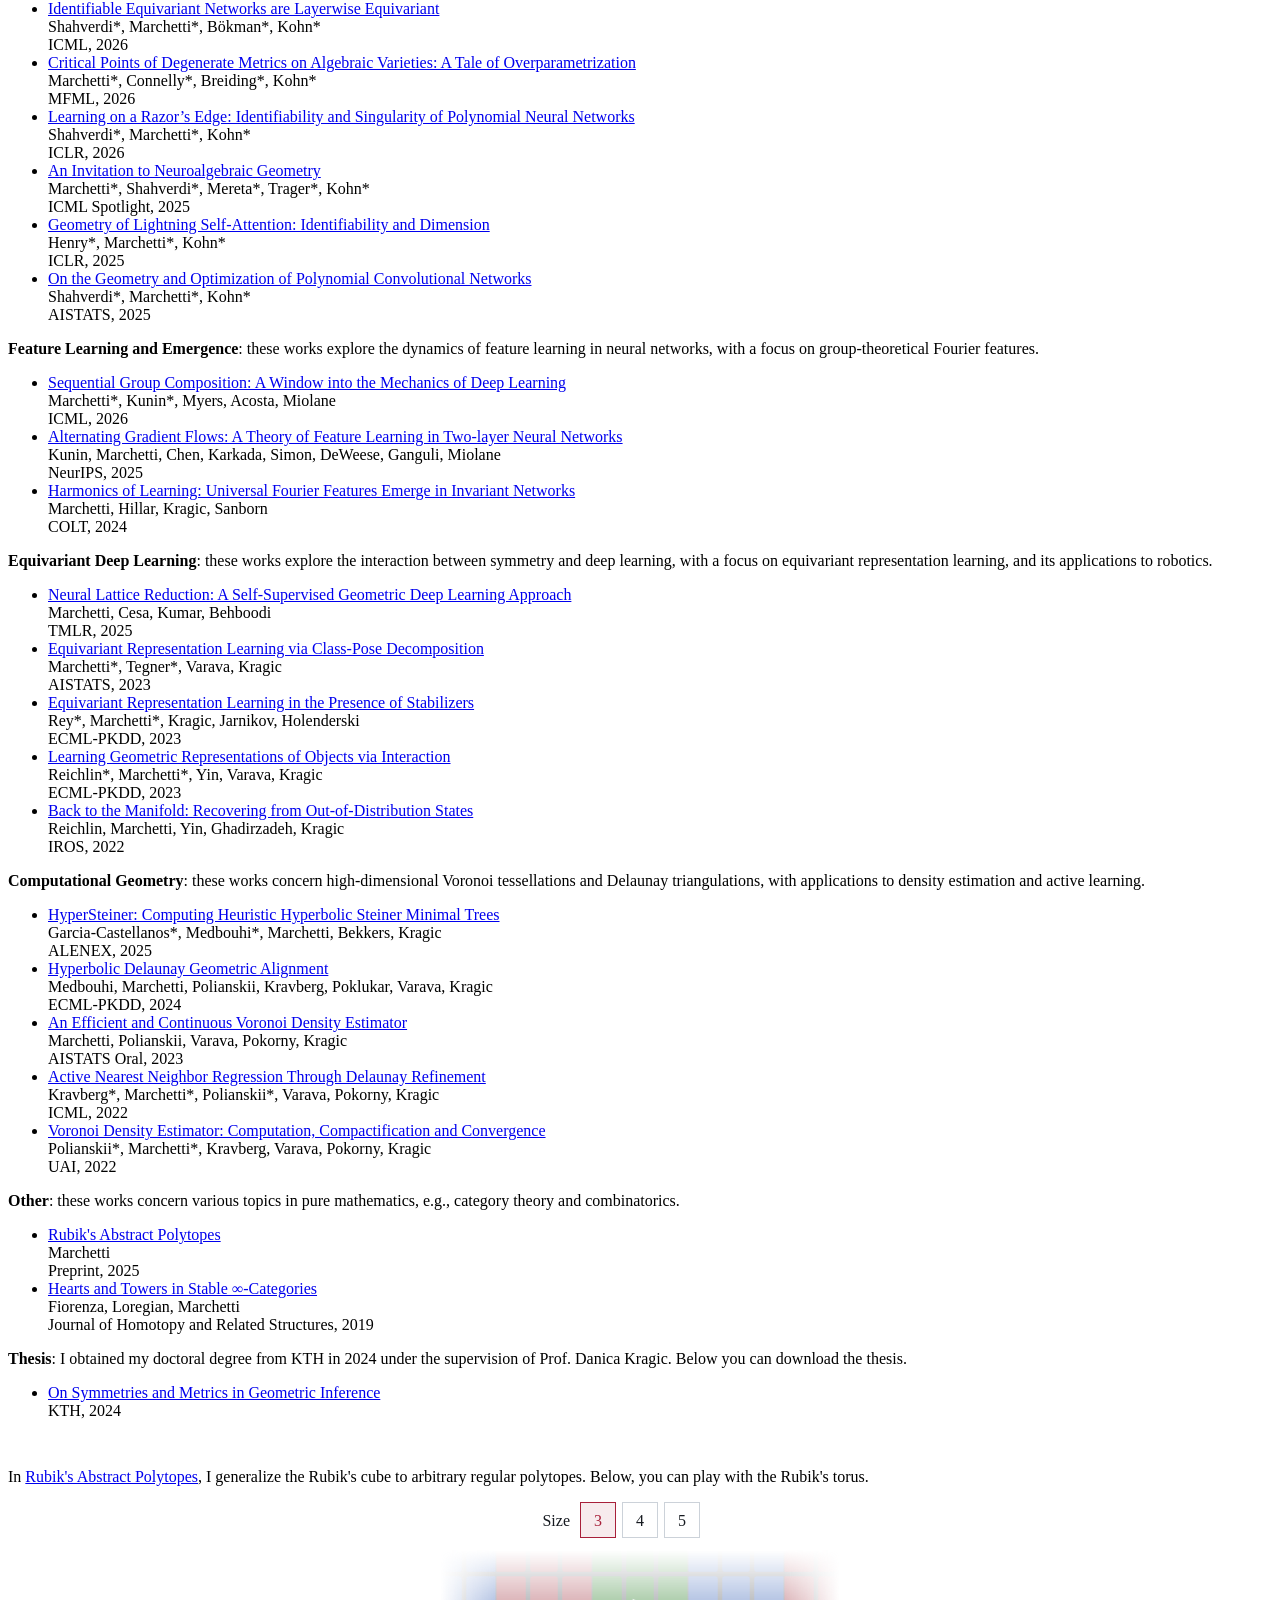
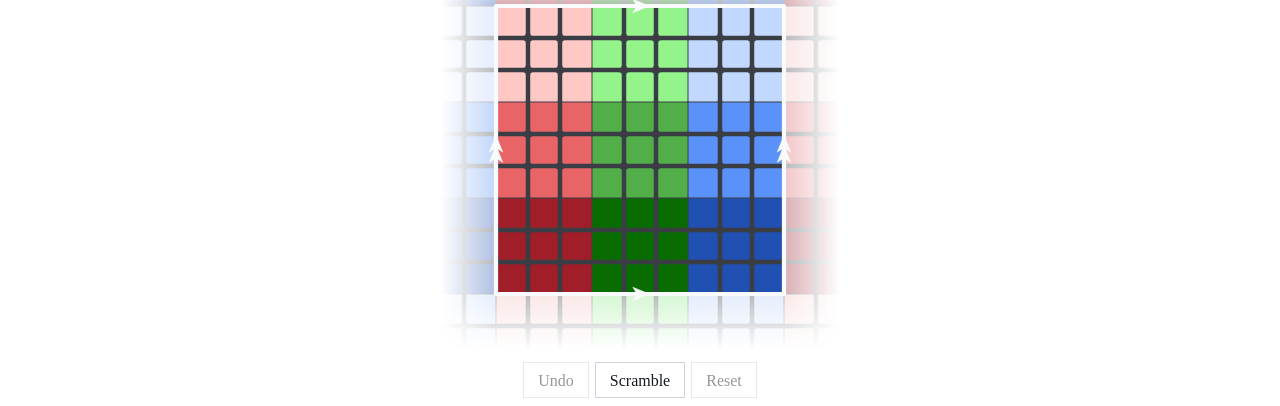
==== commit e74786e0: "Link AI4S in the subtitle Co-Authored-By: Claude Opus 5.5 <noreply@anthropic.com>" ====
--- a/index.html
+++ b/index.html
@@ -23,7 +23,7 @@
     <h2>
     <p class="author">Giovanni Luca Marchetti</p>
     </h2>
-    <p style="text-align:center; font-size:18px">Senior Research Scientist @ AI4S, Stockholm</p>
+    <p style="text-align:center; font-size:18px">Senior Research Scientist @ <a href="https://www.aiforscience.se/">AI4S</a>, Stockholm</p>
 
 
     <br>
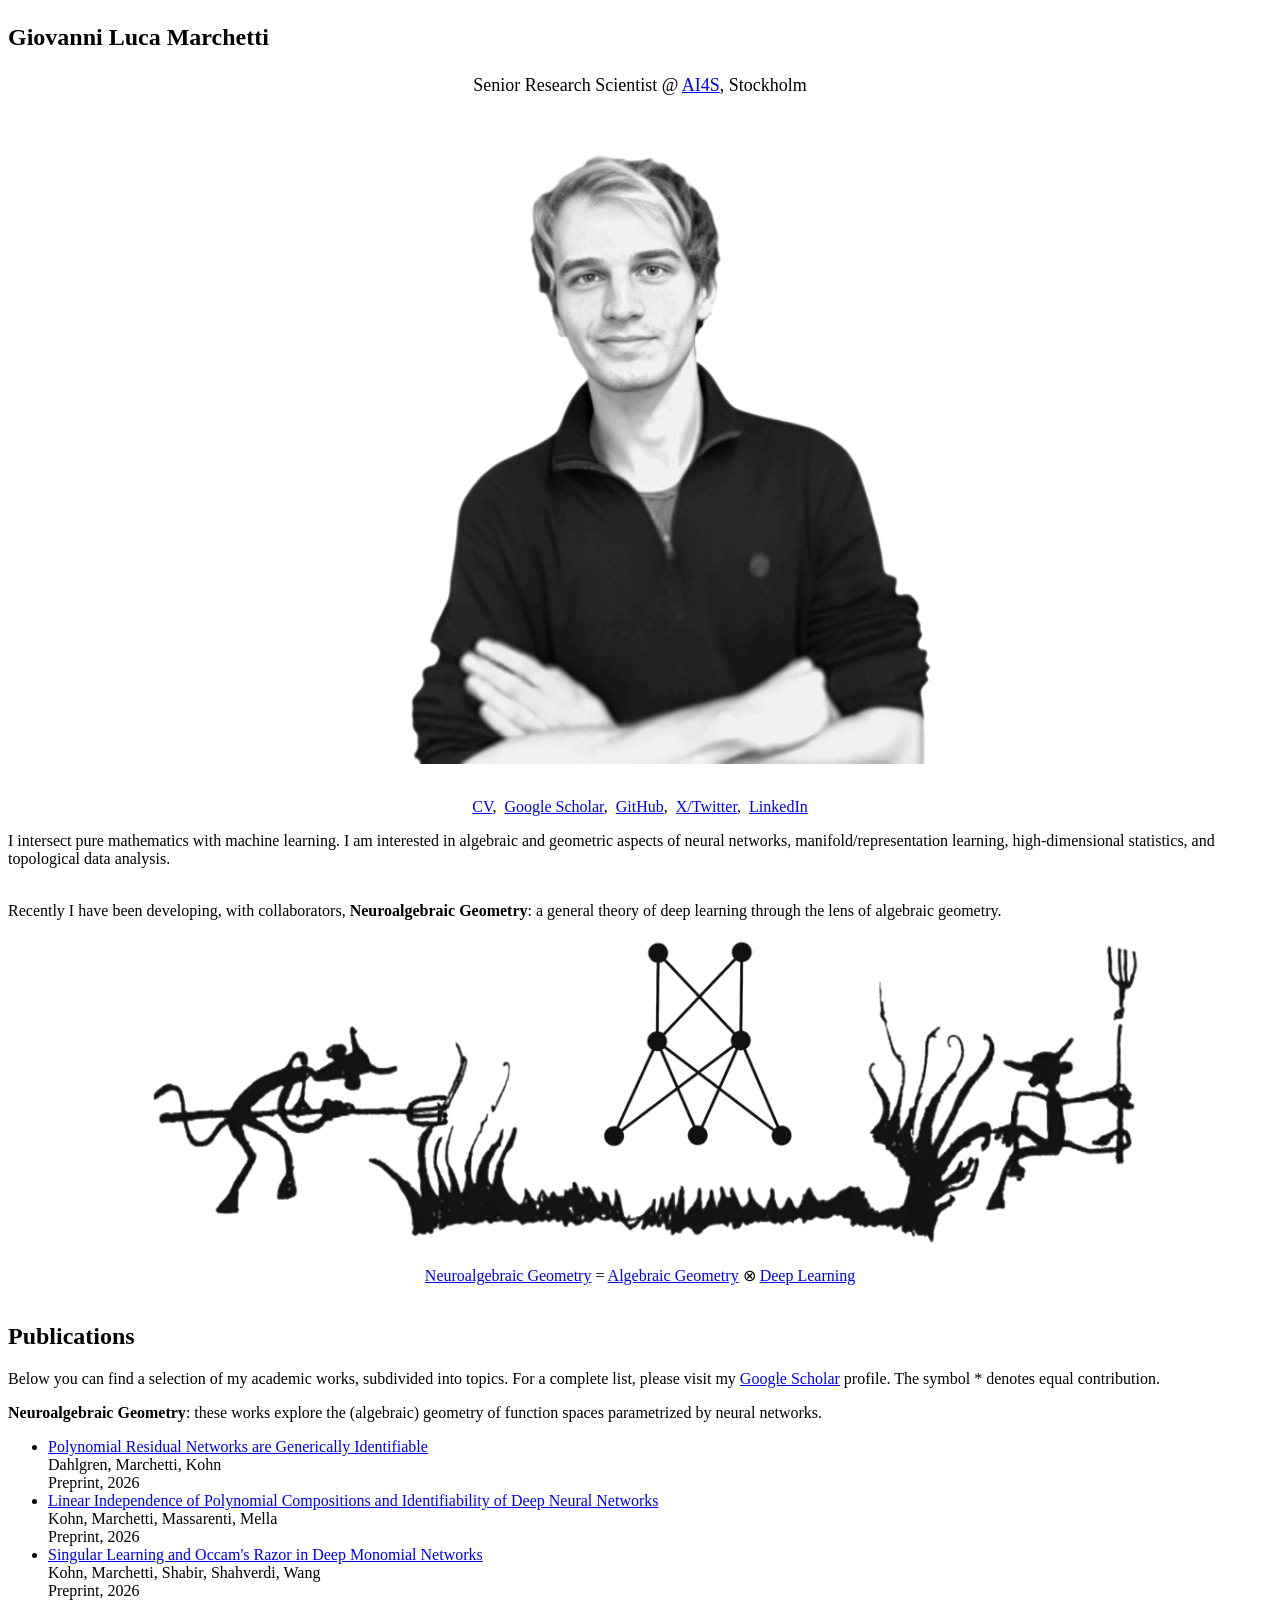
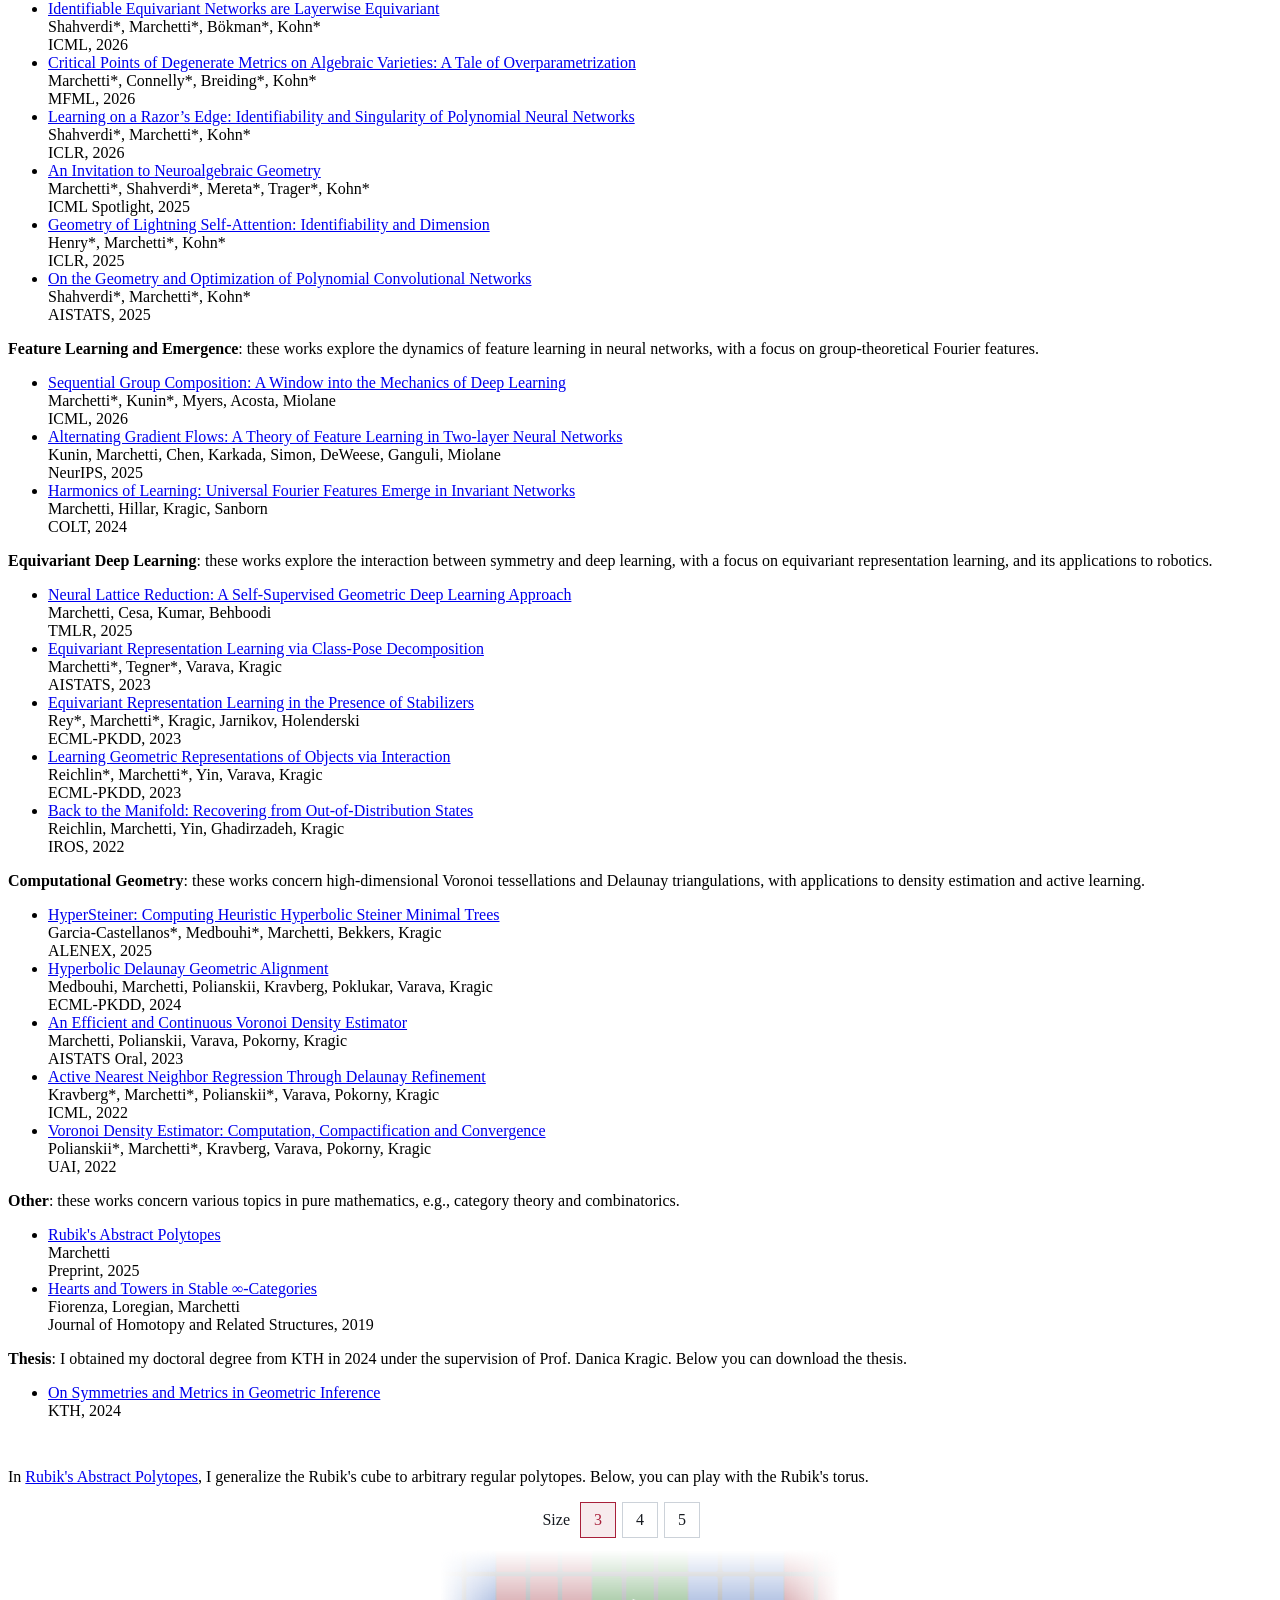
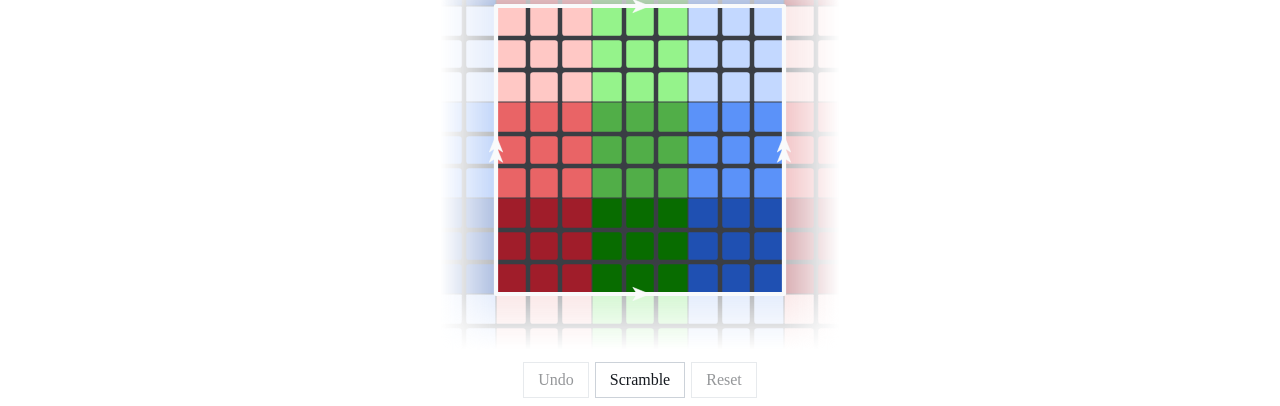
==== commit 3173f2ab: "Animate the Neuroalgebraic Geometry figure Replace the static grr.png with grr_animated.webp: flicke" ====
--- a/index.html
+++ b/index.html
@@ -45,7 +45,7 @@
     <div>
     Recently I have been developing, with collaborators, <b>Neuroalgebraic Geometry</b>: a general theory of deep learning through the lens of algebraic geometry.  
     <figure></figure>
-    <img class="img-responsive" src="img/grr.png" alt="" style="display:block;  margin:auto;" width="80%" height="auto"><br>
+    <img class="img-responsive" src="img/grr_animated.webp" alt="" style="display:block;  margin:auto;" width="80%" height="auto"><br>
     <figcaption><a href="https://arxiv.org/abs/2501.18915">Neuroalgebraic Geometry</a> = <a href=https://en.wikipedia.org/wiki/Grothendieck%E2%80%93Riemann%E2%80%93Roch_theorem>Algebraic Geometry</a> &#8855; <a href="https://en.wikipedia.org/wiki/Multilayer_perceptron">Deep Learning</a></figcaption>
     </figure>
     </div>
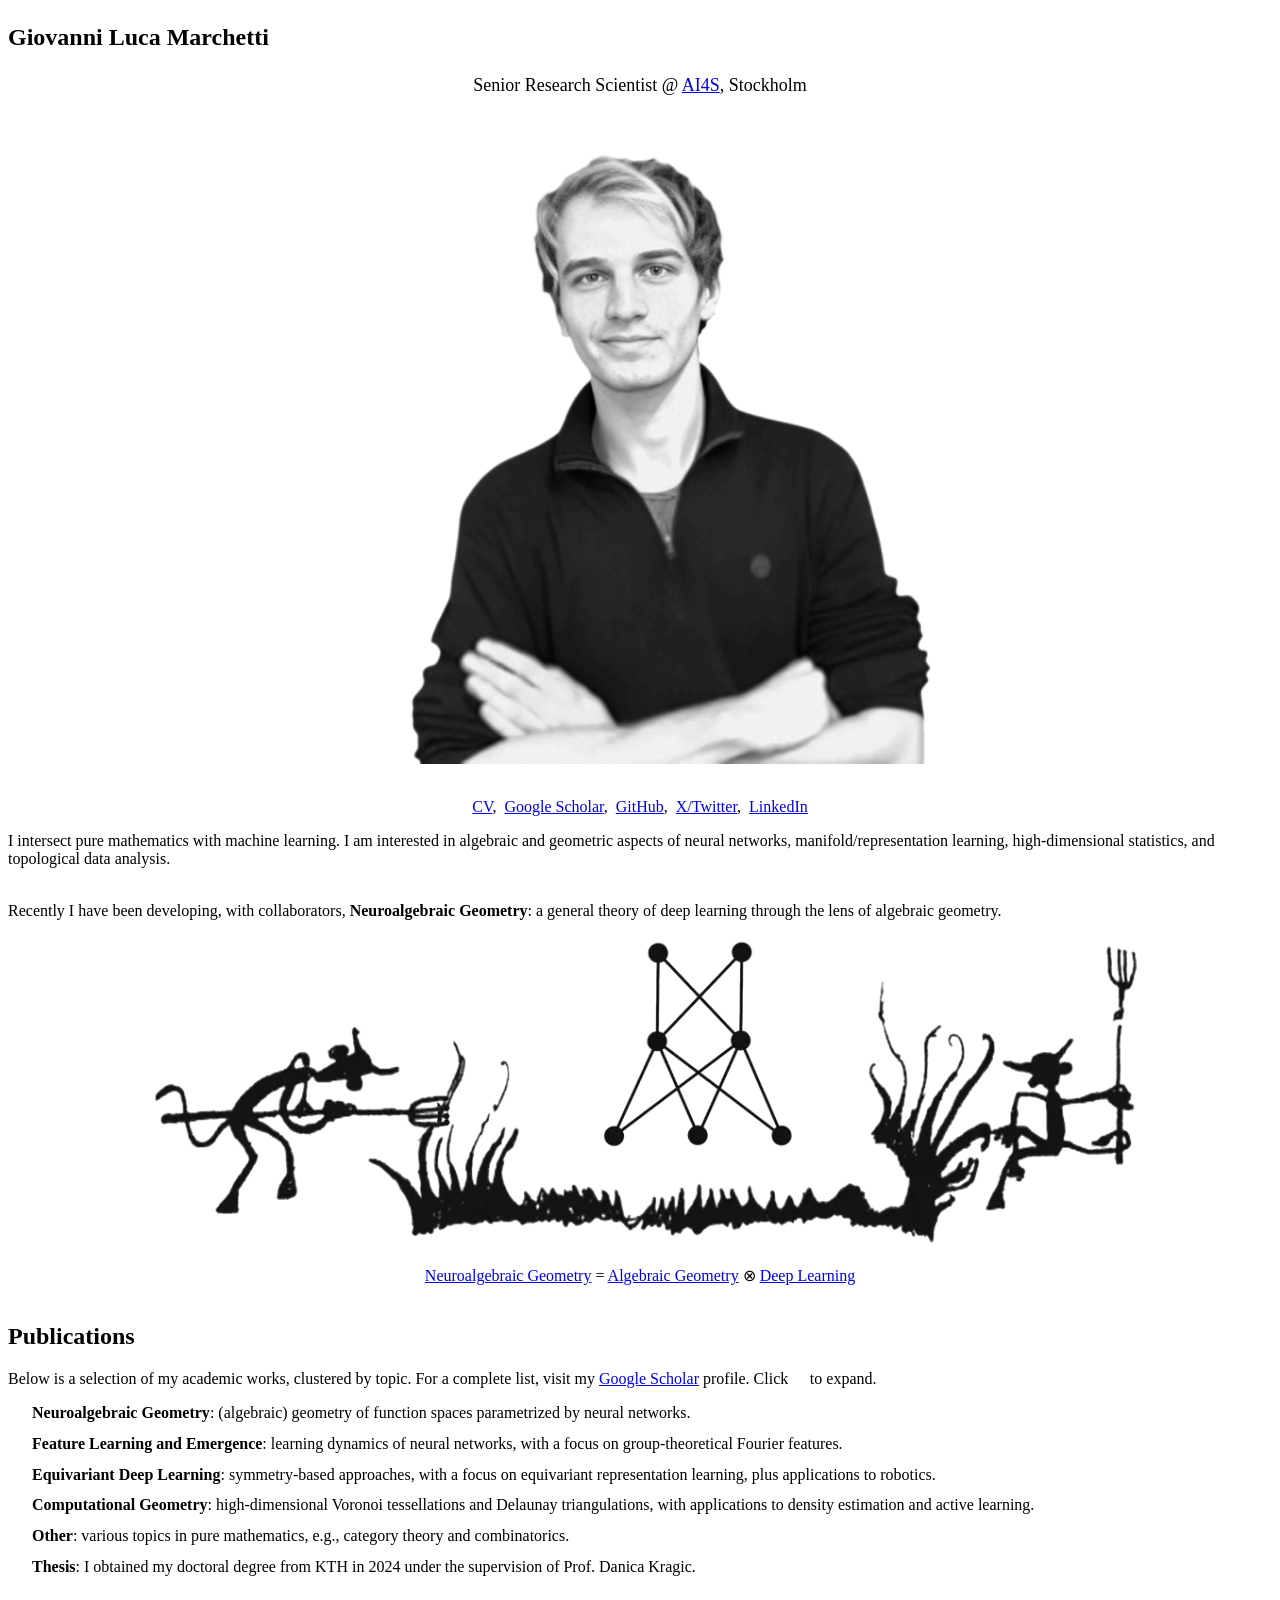
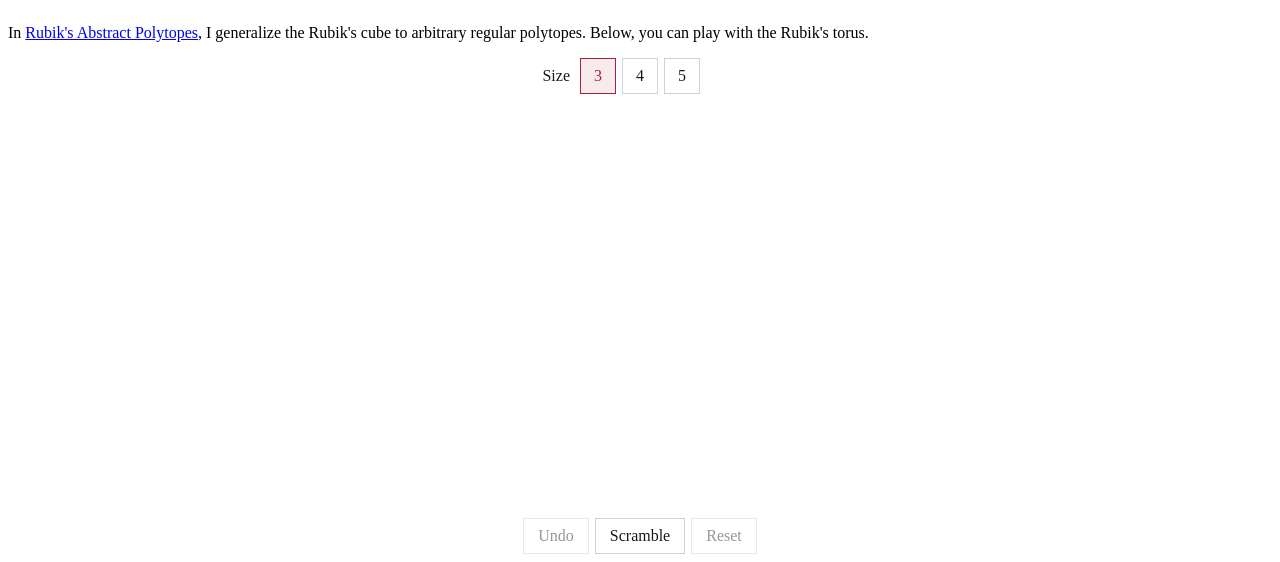
==== commit 5a6be1bf: "dropdown" ====
--- a/index.html
+++ b/index.html
@@ -11,6 +11,48 @@
   } */
   figcaption {
   text-align: center;
+  }
+  /* Collapsible publication topics */
+  #publications details {
+    margin: 0.8em 0;
+  }
+  #publications summary {
+    display: block;
+    list-style: none;
+    cursor: pointer;
+    position: relative;
+    padding-left: 1.5em;
+  }
+  #publications summary::-webkit-details-marker {
+    display: none;
+  }
+  /* The arrow: on each topic, and inline in the intro text (.pub-arrow) */
+  #publications summary::before,
+  .pub-arrow {
+    content: "";
+    width: 0.45em;
+    height: 0.45em;
+    border-right: 2px solid var(--link-visited);
+    border-bottom: 2px solid var(--link-visited);
+    transform: rotate(-45deg);
+  }
+  #publications summary::before {
+    position: absolute;
+    left: 0.2em;
+    top: 0.62em;
+    transition: transform 0.2s ease;
+  }
+  .pub-arrow {
+    display: inline-block;
+    margin: 0 0.3em 0 0.1em;
+    vertical-align: 0.05em;
+  }
+  #publications details[open] > summary::before {
+    transform: rotate(45deg);
+  }
+  #publications summary:focus-visible {
+    outline: 2px solid currentColor;
+    outline-offset: 2px;
   }
   </style>
   <link rel="shortcut icon" type="image/x-icon" href="img/favi.ico">
@@ -56,7 +98,7 @@
     <h2>
     Publications
     </h2>
-    <p>Below you can find a selection of my academic works, subdivided into topics. For a complete list, please visit my <a href="https://scholar.google.com/citations?user=ePYa2qAAAAAJ&hl=en">Google Scholar</a> profile. The symbol * denotes equal contribution.</p>
+    <p>Below is a selection of my academic works, clustered by topic. For a complete list, visit my <a href="https://scholar.google.com/citations?user=ePYa2qAAAAAJ&hl=en">Google Scholar</a> profile. Click <span class="pub-arrow" role="img" aria-label="the arrow"></span> to expand.</p>
     <div id="publications">
       <noscript><p>The list of publications needs JavaScript. You can also find it on <a href="https://scholar.google.com/citations?user=ePYa2qAAAAAJ&hl=en">Google Scholar</a>.</p></noscript>
     </div>
@@ -92,8 +134,9 @@
       .then(r => { if (!r.ok) throw new Error(r.status); return r.json(); })
       .then(sections => {
         for (const sec of sections) {
-          const p = el("p");
-          p.append(el("b", sec.title), ": " + sec.description);
+          // Each topic is a <details> block: click the summary to show its papers.
+          const details = el("details"), summary = el("summary");
+          summary.append(el("b", sec.title), ": " + sec.description);
           const ul = el("ul");
           for (const paper of sec.papers) {
             if (paper.hidden) continue;
@@ -104,7 +147,8 @@
             li.append(paper.venue + ", " + paper.year);
             ul.append(li);
           }
-          root.append(p, ul);
+          details.append(summary, ul);
+          root.append(details);
         }
       })
       .catch(() => {
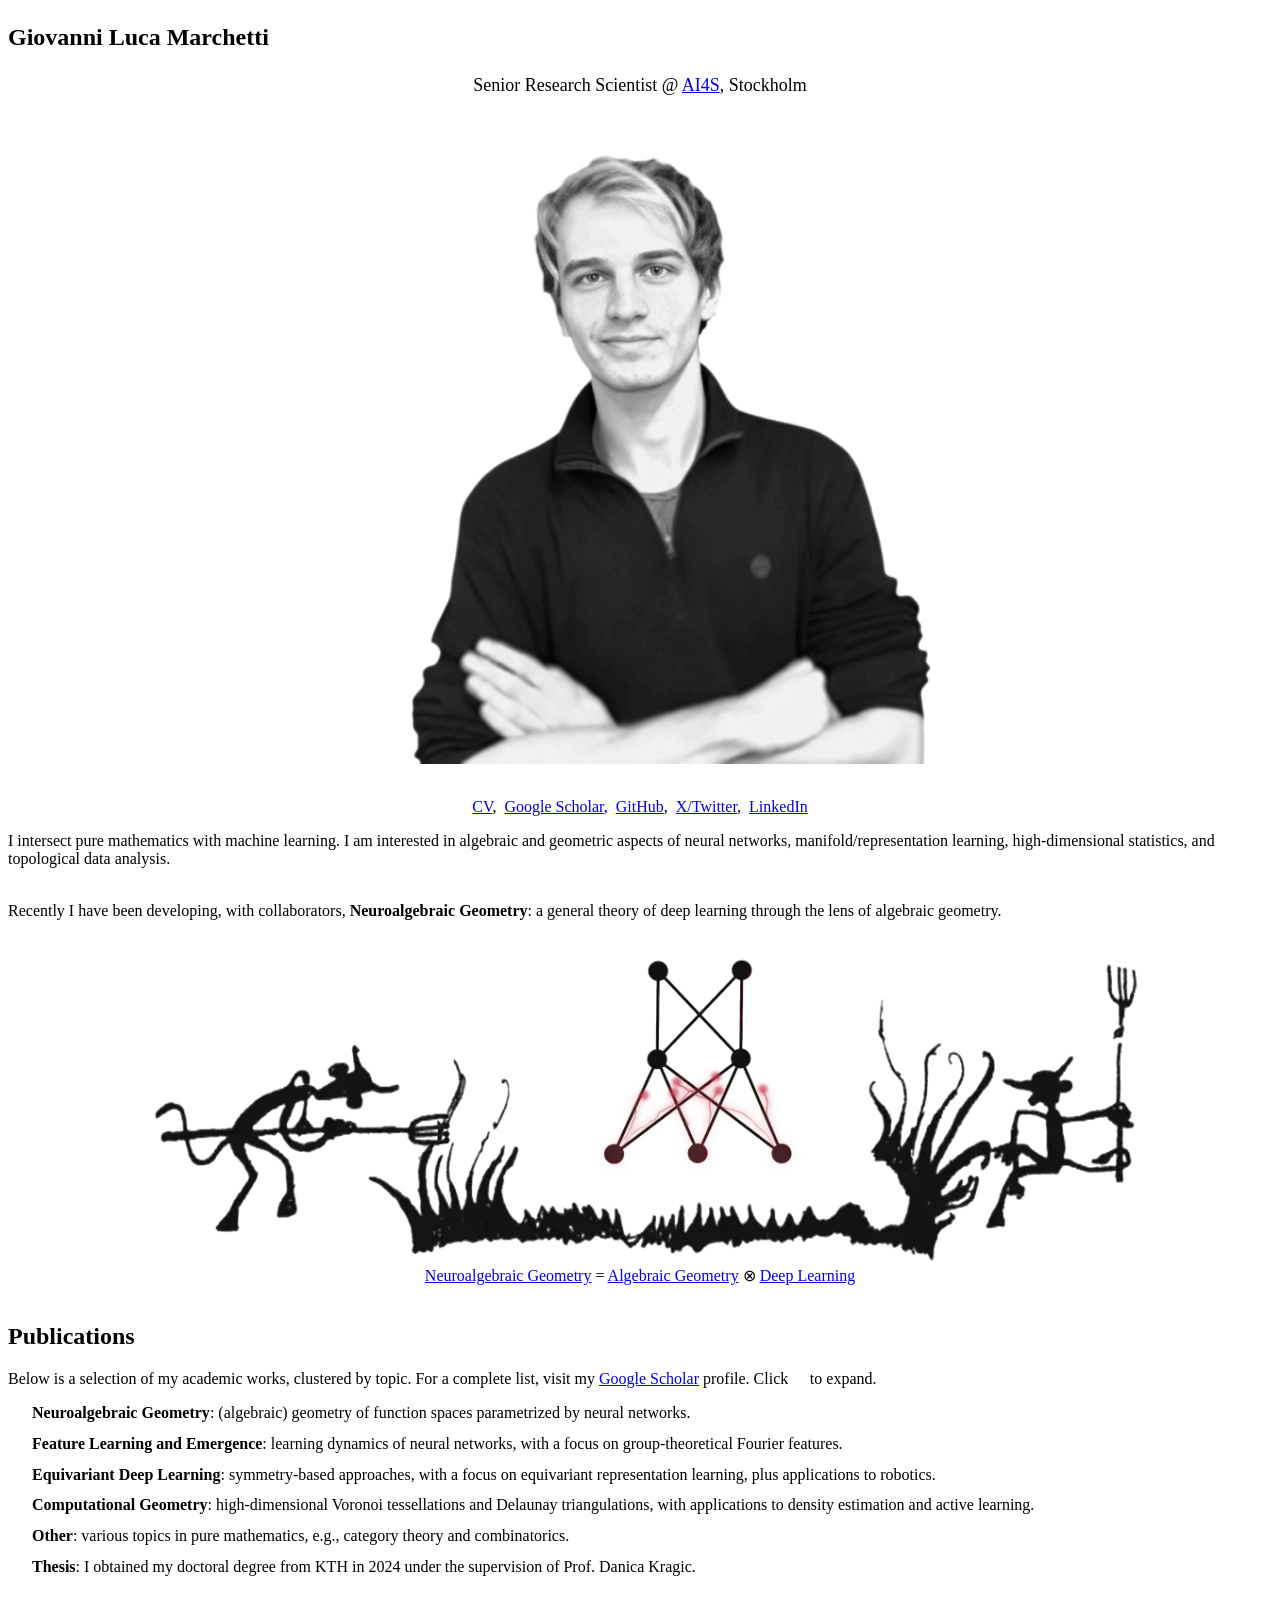
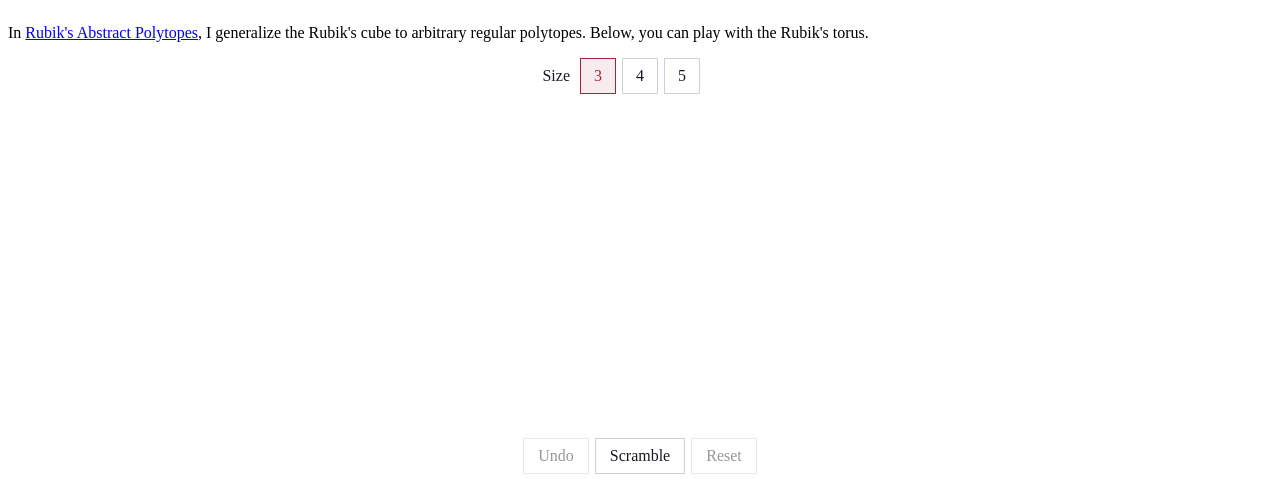
==== commit 43132848: "update" ====
--- a/index.html
+++ b/index.html
@@ -87,7 +87,8 @@
     <div>
     Recently I have been developing, with collaborators, <b>Neuroalgebraic Geometry</b>: a general theory of deep learning through the lens of algebraic geometry.  
     <figure></figure>
-    <img class="img-responsive" src="img/grr_animated.webp" alt="" style="display:block;  margin:auto;" width="80%" height="auto"><br>
+    <br>
+    <img class="img-responsive" src="img/grr_animated_new.webp" alt="" style="display:block;  margin:auto;" width="80%" height="auto">
     <figcaption><a href="https://arxiv.org/abs/2501.18915">Neuroalgebraic Geometry</a> = <a href=https://en.wikipedia.org/wiki/Grothendieck%E2%80%93Riemann%E2%80%93Roch_theorem>Algebraic Geometry</a> &#8855; <a href="https://en.wikipedia.org/wiki/Multilayer_perceptron">Deep Learning</a></figcaption>
     </figure>
     </div>
--- a/rubik-torus/rubik-torus.css
+++ b/rubik-torus/rubik-torus.css
@@ -16,7 +16,7 @@
   --rt-plastic: #3a3e44;                /* the lines between the tiles */
   --rt-veil: rgba(247, 249, 250, 0.66);
   --rt-frame: hsl(210, 20%, 98%);       /* same as the page background (--rt-bg) */
-  max-width: 400px;
+  max-width: 320px;
   margin: 1rem auto 0;
   color: var(--rt-fg);
   line-height: 1.45;
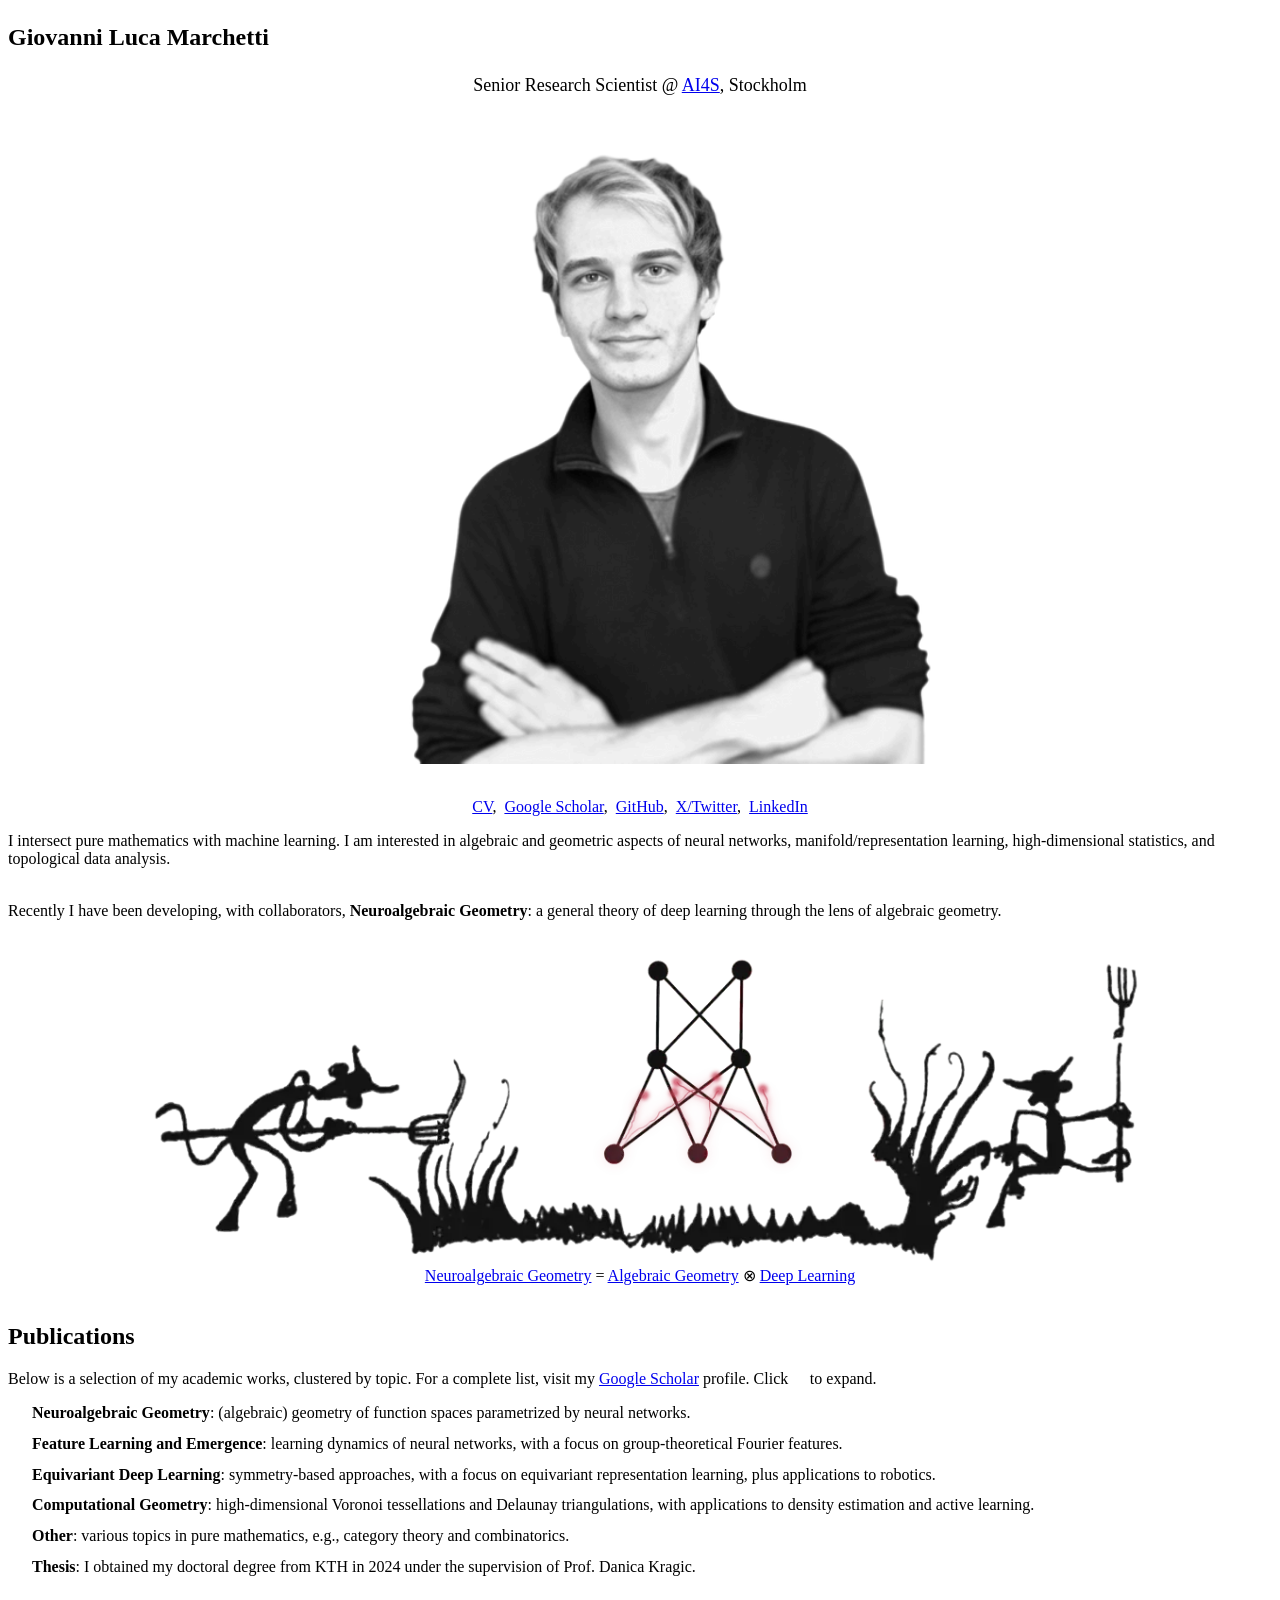
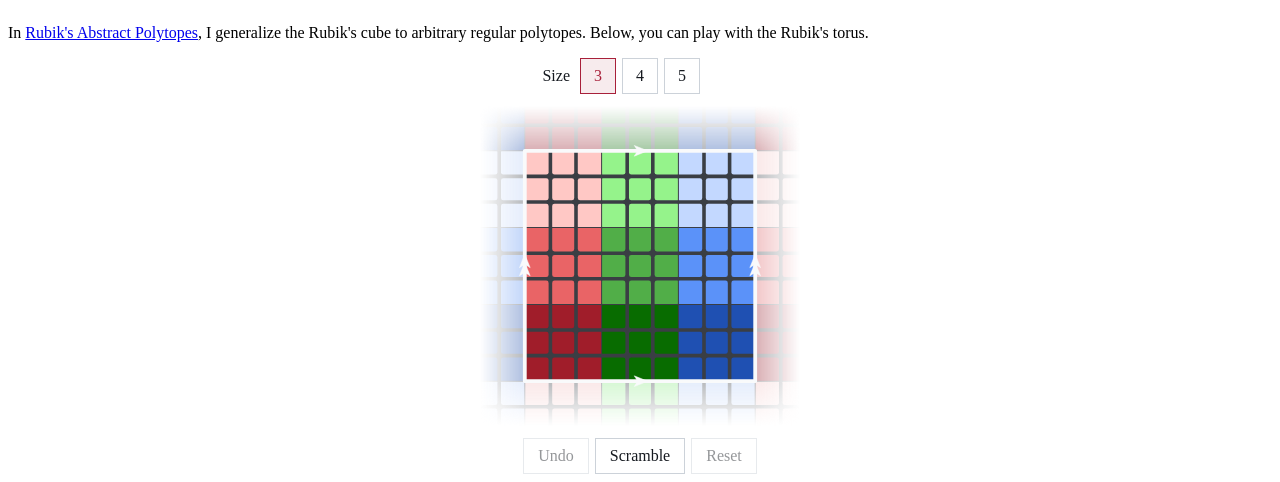
==== commit 5ae825a3: "update" ====
--- a/index.html
+++ b/index.html
@@ -22,6 +22,8 @@
     cursor: pointer;
     position: relative;
     padding-left: 1.5em;
+    -webkit-user-select: none;
+    user-select: none;
   }
   #publications summary::-webkit-details-marker {
     display: none;
